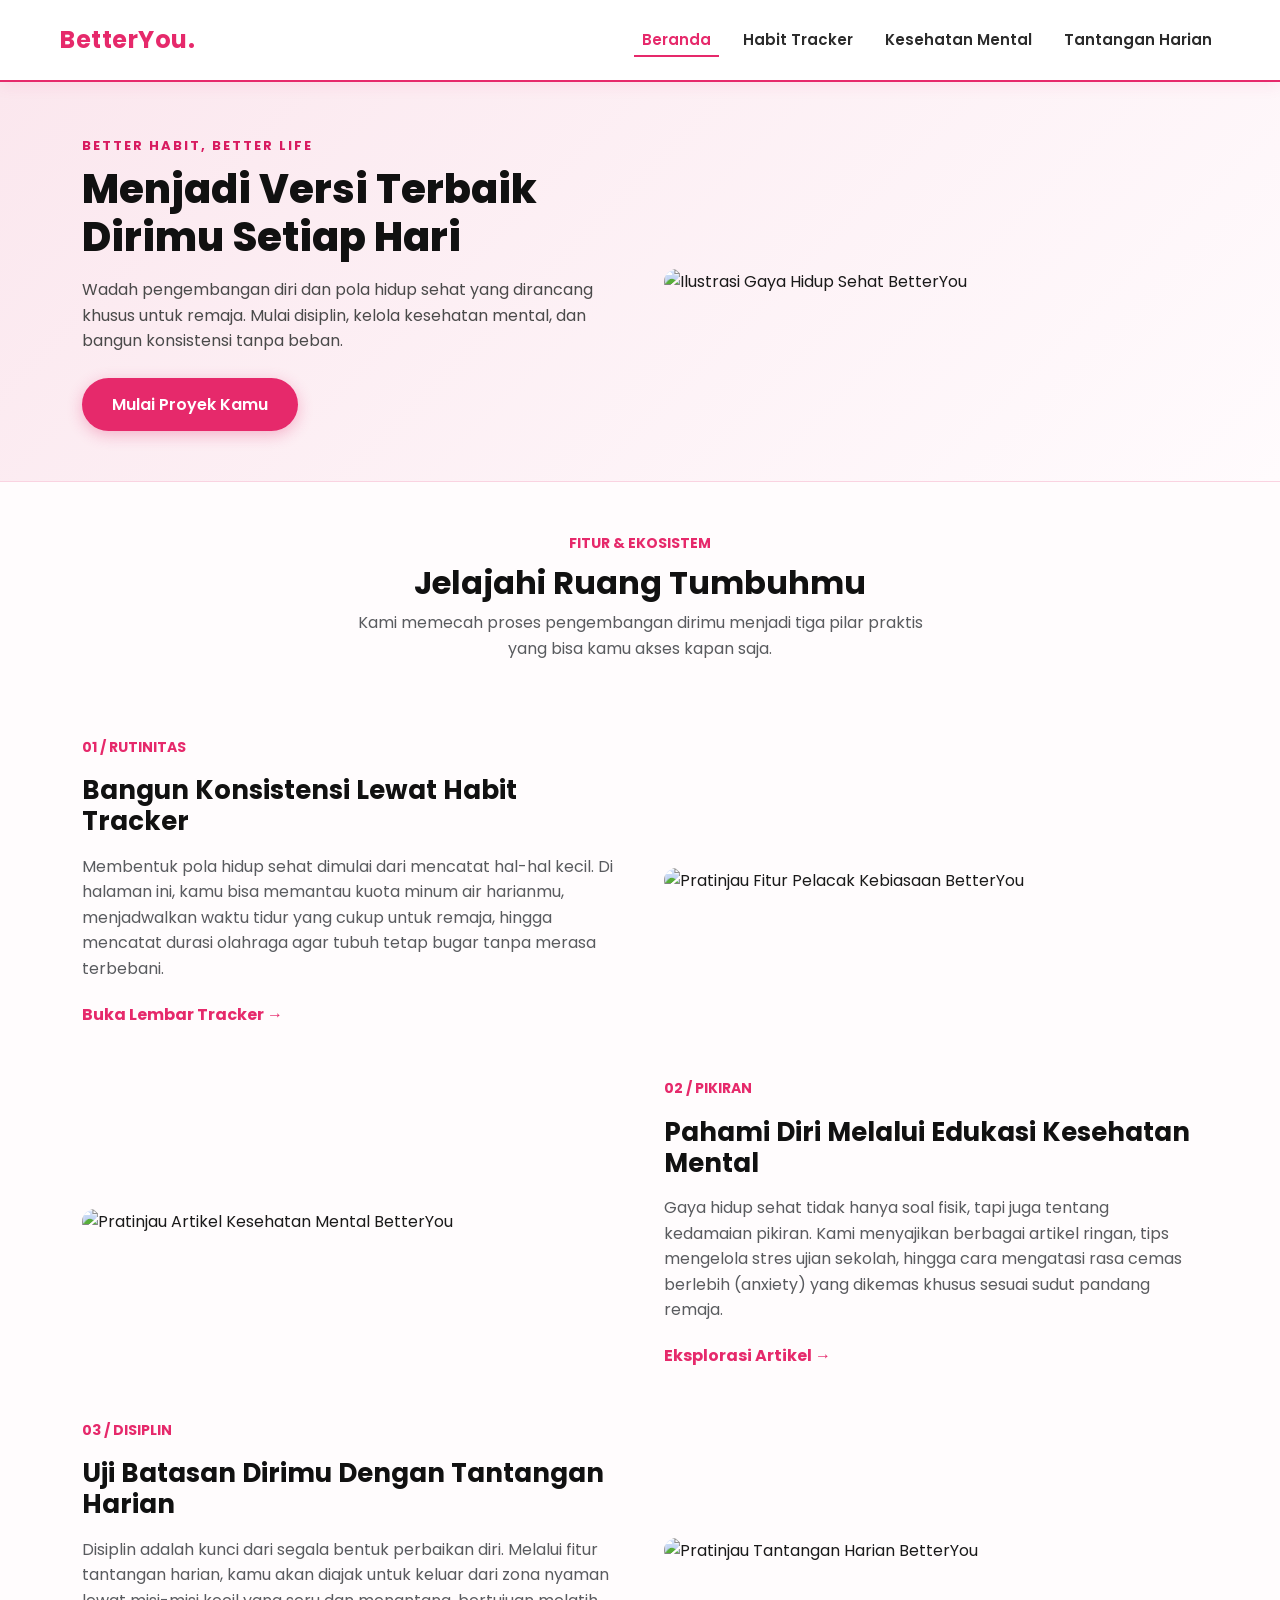
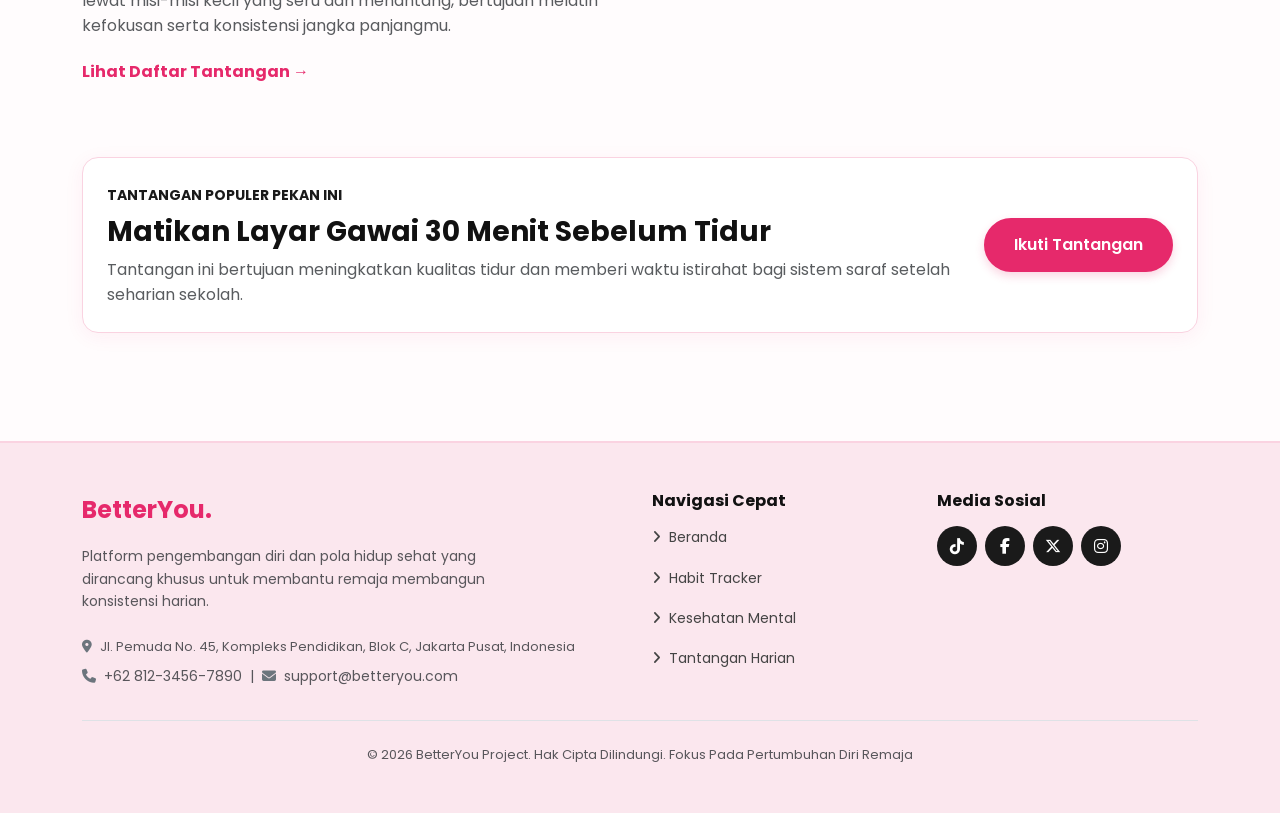
==== index.html @ e3614d63 "Tambah Foto Langsung" ====
<!DOCTYPE html>
<html lang="id">
<head>
  <meta charset="UTF-8">
  <meta name="viewport" content="width=device-width, initial-scale=1.0">
  <title>BetterYou Project - Healthy Lifestyle & Self-Improvement</title>
  <link href="https://cdn.jsdelivr.net/npm/bootstrap@5.3.3/dist/css/bootstrap.min.css" rel="stylesheet">
  <link href="https://fonts.googleapis.com/css2?family=Poppins:wght@400;500;600;700;800&display=swap" rel="stylesheet">
  <link rel="stylesheet" href="https://cdnjs.cloudflare.com/ajax/libs/font-awesome/6.5.1/css/all.min.css">
  <link rel="stylesheet" href="style.css">
</head>
<body>

  <nav class="navbar navbar-expand-lg main-header sticky-top bg-white py-3 px-md-5">
    <div class="container-fluid">
      <span class="brand-name navbar-brand fw-bold fs-4">BetterYou.</span>
      <button class="navbar-toggler" type="text/transform" data-bs-toggle="collapse" data-bs-target="#navbarNav">
        <span class="navbar-toggler-icon"></span>
      </button>
      <div class="collapse navbar-collapse justify-content-end" id="navbarNav">
        <ul class="navbar-nav gap-3">
          <li class="nav-item"><a href="index.html" class="nav-link current fw-semibold">Beranda</a></li>
          <li class="nav-item"><a href="tracker.html" class="nav-link fw-semibold">Habit Tracker</a></li>
          <li class="nav-item"><a href="artikel.html" class="nav-link fw-semibold">Kesehatan Mental</a></li>
          <li class="nav-item"><a href="tantangan.html" class="nav-link fw-semibold">Tantangan Harian</a></li>
        </ul>
      </div>
    </div>
  </nav>

  <section class="introduction-banner py-5 px-md-5">
    <div class="container">
      <div class="row align-items-center g-5">
        <div class="col-md-6 banner-text">
          <span class="tagline d-inline-block mb-2">Better Habit, Better Life</span>
          <h1 class="main-title fw-extrabold mb-3">Menjadi Versi Terbaik Dirimu Setiap Hari</h1>
          <p class="sub-title mb-4">Wadah pengembangan diri dan pola hidup sehat yang dirancang khusus untuk remaja. Mulai disiplin, kelola kesehatan mental, dan bangun konsistensi tanpa beban.</p>
          <a href="tracker.html" class="cta-button">Mulai Proyek Kamu</a>
        </div>
        <div class="col-md-6 banner-image">
          <img src="img/banner.jpg" alt="Ilustrasi Gaya Hidup Sehat BetterYou" class="img-fluid rounded-4">
        </div>
      </div>
    </div>
  </section>

  <section class="main-exploration-title text-center py-5">
    <div class="container">
      <span class="section-badge fw-bold">Fitur & Ekosistem</span>
      <h2 class="block-title fw-bold my-2">Jelajahi Ruang Tumbuhmu</h2>
      <p class="block-desc mx-auto text-muted" style="max-width: 600px;">Kami memecah proses pengembangan dirimu menjadi tiga pilar praktis yang bisa kamu akses kapan saja.</p>
    </div>
  </section>

  <section class="feature-row py-4 px-md-5">
    <div class="container">
      <div class="row align-items-center g-5">
        <div class="col-md-6 feature-text-col">
          <span class="row-number fw-bold">01 / RUTINITAS</span>
          <h3 class="row-title fw-bold my-3">Bangun Konsistensi Lewat Habit Tracker</h3>
          <p class="row-desc text-muted">Membentuk pola hidup sehat dimulai dari mencatat hal-hal kecil. Di halaman ini, kamu bisa memantau kuota minum air harianmu, menjadwalkan waktu tidur yang cukup untuk remaja, hingga mencatat durasi olahraga agar tubuh tetap bugar tanpa merasa terbebani.</p>
          <a href="tracker.html" class="btn-explore-more fw-bold text-decoration-none">Buka Lembar Tracker &rarr;</a>
        </div>
        <div class="col-md-6 feature-img-col">
          <img src="img/rutinitas.jpg" alt="Pratinjau Fitur Pelacak Kebiasaan BetterYou" class="img-fluid rounded-4">
        </div>
      </div>
    </div>
  </section>

  <section class="feature-row py-4 px-md-5">
    <div class="container">
      <div class="row align-items-center flex-md-row-reverse g-5">
        <div class="col-md-6 feature-text-col">
          <span class="row-number fw-bold">02 / PIKIRAN</span>
          <h3 class="row-title fw-bold my-3">Pahami Diri Melalui Edukasi Kesehatan Mental</h3>
          <p class="row-desc text-muted">Gaya hidup sehat tidak hanya soal fisik, tapi juga tentang kedamaian pikiran. Kami menyajikan berbagai artikel ringan, tips mengelola stres ujian sekolah, hingga cara mengatasi rasa cemas berlebih (anxiety) yang dikemas khusus sesuai sudut pandang remaja.</p>
          <a href="artikel.html" class="btn-explore-more fw-bold text-decoration-none">Eksplorasi Artikel &rarr;</a>
        </div>
        <div class="col-md-6 feature-img-col">
          <img src="img/pikiran.jpg" alt="Pratinjau Artikel Kesehatan Mental BetterYou" class="img-fluid rounded-4">
        </div>
      </div>
    </div>
  </section>

  <section class="feature-row py-4 px-md-5">
    <div class="container">
      <div class="row align-items-center g-5">
        <div class="col-md-6 feature-text-col">
          <span class="row-number fw-bold">03 / DISIPLIN</span>
          <h3 class="row-title fw-bold my-3">Uji Batasan Dirimu Dengan Tantangan Harian</h3>
          <p class="row-desc text-muted">Disiplin adalah kunci dari segala bentuk perbaikan diri. Melalui fitur tantangan harian, kamu akan diajak untuk keluar dari zona nyaman lewat misi-misi kecil yang seru dan menantang, bertujuan melatih kefokusan serta konsistensi jangka panjangmu.</p>
          <a href="tantangan.html" class="btn-explore-more fw-bold text-decoration-none">Lihat Daftar Tantangan &rarr;</a>
        </div>
        <div class="col-md-6 feature-img-col">
          <img src="img/disiplinn.jpg" alt="Pratinjau Tantangan Harian BetterYou" class="img-fluid rounded-4">
        </div>
      </div>
    </div>
  </section>
 
  <section class="preview-zone py-5 px-md-5">
    <div class="container">
      <div class="preview-box p-4 rounded-4 d-flex flex-column flex-md-row justify-content-between align-items-md-center gap-4">
        <div class="preview-info">
          <span class="preview-label fw-bold small text-uppercase">Tantangan Populer Pekan Ini</span>
          <h2 class="preview-heading fw-bold my-2 fs-3">Matikan Layar Gawai 30 Menit Sebelum Tidur</h2>
          <p class="preview-body text-muted mb-0">Tantangan ini bertujuan meningkatkan kualitas tidur dan memberi waktu istirahat bagi sistem saraf setelah seharian sekolah.</p>
        </div>
        <div class="preview-action">
          <button id="acceptChallengeBtn" class="action-trigger text-nowrap" onclick="handleChallenge()">Ikuti Tantangan</button>
        </div>
      </div>
    </div>
  </section>

 <footer class="main-footer py-5 px-md-5">
    <div class="container">
      <div class="row g-4">
        
        <div class="col-lg-6">
          <div class="footer-logo fw-bold fs-4 mb-3">BetterYou.</div>
          <p class="footer-about text-muted mb-4" style="max-width: 450px;">
            Platform pengembangan diri dan pola hidup sehat yang dirancang khusus untuk membantu remaja membangun konsistensi harian.
          </p>
          <p class="footer-address text-muted small mb-2">
            <i class="fa-solid fa-location-dot me-2 text-secondary"></i>Jl. Pemuda No. 45, Kompleks Pendidikan, Blok C, Jakarta Pusat, Indonesia
          </p>
          <p class="footer-contact text-muted small mb-0">
            <i class="fa-solid fa-phone me-2 text-secondary"></i>+62 812-3456-7890 &nbsp;|&nbsp; 
            <i class="fa-solid fa-envelope me-2 text-secondary"></i>support@betteryou.com
          </p>
        </div>
        
        <div class="col-md-3">
          <h4 class="footer-heading fw-bold mb-3 fs-6">Navigasi Cepat</h4>
          <ul class="list-unstyled d-flex flex-column gap-2 footer-contact-list">
            <li><a href="index.html" class="text-decoration-none"><i class="fa-solid fa-angle-right me-2"></i>Beranda</a></li>
            <li><a href="tracker.html" class="text-decoration-none"><i class="fa-solid fa-angle-right me-2"></i>Habit Tracker</a></li>
            <li><a href="artikel.html" class="text-decoration-none"><i class="fa-solid fa-angle-right me-2"></i>Kesehatan Mental</a></li>
            <li><a href="tantangan.html" class="text-decoration-none"><i class="fa-solid fa-angle-right me-2"></i>Tantangan Harian</a></li>
          </ul>
        </div>
        
        <div class="col-md-3">
          <h4 class="footer-heading fw-bold mb-3 fs-6">Media Sosial</h4>
          <div class="d-flex gap-2 footer-social-links-icons list-unstyled">
            <li><a href="https://tiktok.com/username" class="social-icon-btn"><i class="fa-brands fa-tiktok"></i></a></li>
            <li><a href="https://facebook.com/username" class="social-icon-btn"><i class="fa-brands fa-facebook-f"></i></a></li>
            <li><a href="https://twitter.com/username" class="social-icon-btn"><i class="fa-brands fa-x-twitter"></i></a></li>
            <li><a href="https://instagram.com/username" class="social-icon-btn"><i class="fa-brands fa-instagram"></i></a></li>
          </div>
        </div>

      </div>

      <div class="text-center pt-4 mt-4 border-top text-muted small footer-bottom">
        &copy; 2026 BetterYou Project. Hak Cipta Dilindungi. Fokus Pada Pertumbuhan Diri Remaja
      </div>
    </div>
  </footer>

  <script src="https://cdn.jsdelivr.net/npm/bootstrap@5.3.3/dist/js/bootstrap.bundle.min.js"></script>
  <script src="script.js"></script>
</body>
</html>
---- style.css ----
/* ===================================================================
   01. GLOBAL STYLES & RESET (VIBRANT PINK & CLEAN LIGHT THEME)
   =================================================================== */
* {
  margin: 0;
  padding: 0;
  box-sizing: border-box;
}

body {
  font-family: 'Poppins', sans-serif;
  background-color: #fffcfd; /* Putih bersih dengan sedikit sentuhan hangat */
  color: #1a1a1a; /* Teks utama hitam pekat agar kontrasnya pas */
  line-height: 1.6;
}

a {
  text-decoration: none;
  color: inherit;
}

ul {
  list-style: none;
}

img {
  width: 100%;
  height: auto;
  display: block;
  border-radius: 12px;
}

/* ===================================================================
   02. HEADER & NAVIGATION BAR (ROSE PINK AKSEN)
   =================================================================== */
.main-header {
  display: flex;
  justify-content: space-between;
  align-items: center;
  padding: 20px 8%;
  background-color: #ffffff;
  box-shadow: 0 4px 15px rgba(230, 41, 107, 0.08); /* Shadow pink tegas tapi halus */
  position: sticky;
  top: 0;
  z-index: 1000;
  border-bottom: 2px solid #e6296b; /* Garis bawah pink solid */
}

.brand-name {
  font-size: 24px;
  font-weight: 800;
  color: #e6296b; /* Warna pink utama yang lebih berenergi */
  letter-spacing: 0.5px;
}

.navigation-menu ul {
  display: flex;
  gap: 30px;
}

.nav-link {
  font-size: 15px;
  font-weight: 600;
  color: #2b2b2b;
  transition: all 0.3s ease;
  position: relative;
  padding: 5px 0;
}

.nav-link:hover,
.nav-link.current {
  color: #e6296b;
}

.nav-link::after {
  content: '';
  position: absolute;
  width: 0;
  height: 2.5px;
  bottom: 0;
  left: 0;
  background-color: #e6296b;
  transition: width 0.3s ease;
}

.nav-link:hover::after,
.nav-link.current::after {
  width: 100%;
}

/* ===================================================================
   03. BANNER / HERO SECTION (GRADASI PINK JELAS)
   =================================================================== */
.introduction-banner,
.tracker-banner,
.mental-banner {
  padding: 60px 8%;
  background: linear-gradient(135deg, #fbe7ee 0%, #fffbfd 100%); /* Gradasi pink cerah ke putih */
  display: flex;
  align-items: center;
  gap: 50px;
  min-height: 400px;
  border-bottom: 1px solid #fad3e1;
}

.tracker-banner,
.mental-banner {
  justify-content: center;
  text-align: center;
  padding: 80px 15%;
}

.tagline, .tracker-tagline, .mental-tagline {
  display: inline-block;
  font-size: 13px;
  font-weight: 700;
  color: #d81b60; /* Pink fuchsia pekat */
  text-transform: uppercase;
  letter-spacing: 2px;
  margin-bottom: 15px;
}

.main-title, .tracker-title, .mental-title {
  font-size: 40px;
  font-weight: 800;
  color: #111111;
  line-height: 1.2;
  margin-bottom: 20px;
}

.sub-title, .tracker-subtitle, .mental-subtitle {
  font-size: 16px;
  color: #4a4a4a;
  margin-bottom: 30px;
}

.cta-button {
  display: inline-block;
  background-color: #e6296b;
  color: #ffffff;
  padding: 14px 30px;
  border-radius: 50px;
  font-weight: 600;
  box-shadow: 0 4px 15px rgba(230, 41, 107, 0.3);
  transition: all 0.3s ease;
}

.cta-button:hover {
  background-color: #111111;
  color: #ffffff;
  transform: translateY(-3px);
  box-shadow: 0 4px 20px rgba(0, 0, 0, 0.2);
}

/* ===================================================================
   04. KONTEN BERANDA (INDEX)
   =================================================================== */
.main-exploration-title {
  text-align: center;
  padding: 60px 8% 20px;
}

.section-badge {
  color: #e6296b;
  font-weight: 700;
  font-size: 14px;
  text-transform: uppercase;
}

.block-title {
  font-size: 32px;
  font-weight: 700;
  margin: 10px 0;
  color: #111111;
}

.block-desc {
  color: #555555;
  max-width: 600px;
  margin: 0 auto;
}

.feature-row {
  display: flex;
  align-items: center;
  padding: 40px 8%;
  gap: 60px;
}

.feature-row.row-reverse {
  flex-direction: row-reverse;
}

.feature-text-col, .feature-img-col {
  flex: 1;
}

.row-number {
  font-size: 14px;
  font-weight: 700;
  color: #e6296b;
}

.row-title {
  font-size: 26px;
  font-weight: 700;
  margin: 10px 0 15px;
  color: #111111;
}

.row-desc {
  color: #444444;
  margin-bottom: 20px;
}

.btn-explore-more {
  display: inline-block;
  color: #e6296b;
  font-weight: 600;
  transition: color 0.3s ease;
}

.btn-explore-more:hover {
  color: #111111;
}

/* Kotak Preview Tantangan Beranda */
.preview-zone {
  padding: 40px 8%;
}

.preview-box {
  background-color: #ffffff;
  padding: 40px;
  border-radius: 20px;
  display: flex;
  justify-content: space-between;
  align-items: center;
  box-shadow: 0 4px 20px rgba(230, 41, 107, 0.06);
  border: 1.5px solid #fad3e1;
}

.preview-heading {
  font-size: 22px;
  font-weight: 700;
  margin: 5px 0 10px;
  color: #111111;
}

.preview-body {
  color: #555555;
}

.action-trigger {
  background-color: #e6296b;
  border: 2px solid #e6296b;
  color: #ffffff;
  padding: 12px 28px;
  border-radius: 50px;
  font-weight: 600;
  cursor: pointer;
  transition: all 0.3s ease;
  box-shadow: 0 4px 10px rgba(230, 41, 107, 0.2);
}

.action-trigger:hover,
.action-trigger.accepted {
  background-color: transparent;
  color: #e6296b;
  box-shadow: none;
}

/* ===================================================================
   05. KONTEN TRACKER & INDIKATOR PROGRES (SOLID-ROSE)
   =================================================================== */
.tracker-container {
  padding: 60px 8%;
  display: flex;
  justify-content: center;
}

.tracker-card-wrapper {
  width: 100%;
  max-width: 800px;
}

.category-divider {
  margin: 35px 0 20px;
  border-left: 5px solid #e6296b;
  padding-left: 15px;
}

.category-title {
  font-size: 20px;
  font-weight: 700;
  color: #111111;
}

/* Kartu Habit */
.habit-card {
  background-color: #ffffff;
  padding: 25px;
  border-radius: 16px;
  margin-bottom: 15px;
  display: flex;
  justify-content: space-between;
  align-items: center;
  box-shadow: 0 4px 15px rgba(0, 0, 0, 0.02);
  border: 1px solid #fad3e1;
  transition: all 0.3s ease;
}

.habit-card:hover {
  border-color: #e6296b;
  box-shadow: 0 4px 20px rgba(230, 41, 107, 0.1);
}

.habit-name {
  font-size: 18px;
  font-weight: 600;
  color: #111111;
  margin-bottom: 5px;
}

.habit-desc {
  font-size: 14px;
  color: #555555;
}

.habit-btn {
  background-color: transparent;
  border: 2px solid #e6296b;
  color: #e6296b;
  padding: 10px 22px;
  border-radius: 30px;
  font-weight: 600;
  cursor: pointer;
  white-space: nowrap;
  transition: all 0.3s ease;
}

.habit-btn:hover {
  background-color: #e6296b;
  color: #ffffff;
  box-shadow: 0 4px 10px rgba(230, 41, 107, 0.2);
}

/* Ketika Habit Selesai */
.habit-card.checked-done {
  background-color: #fbe7ee;
  border-color: #e6296b;
}

.habit-card.checked-done .habit-name {
  text-decoration: line-through;
  color: #d81b60;
}

.habit-card.checked-done .habit-desc {
  color: #7a3e53;
}

.habit-card.checked-done .habit-btn {
  background-color: #e6296b;
  color: #ffffff;
  border-color: #e6296b;
}

/* Zona Grafik Progress Bar */
.progress-zone {
  background-color: #ffffff;
  padding: 35px;
  border-radius: 20px;
  box-shadow: 0 4px 20px rgba(230, 41, 107, 0.06);
  border: 1.5px solid #fad3e1;
  text-align: center;
}

.motivation-quote {
  font-size: 18px;
  color: #333333;
  margin: 5px 0 25px;
  font-style: italic;
  font-weight: 600;
}

.progress-bar-container {
  background-color: #fbe7ee;
  border-radius: 30px;
  height: 26px;
  width: 100%;
  overflow: hidden;
  margin-bottom: 12px;
  border: 1px solid #fad3e1;
}

.progress-bar-fill {
  background: linear-gradient(90deg, #ff6397, #e6296b);
  color: #ffffff;
  text-align: right;
  padding-right: 15px;
  font-size: 13px;
  font-weight: 700;
  height: 100%;
  line-height: 24px;
  width: 0%;
  transition: width 0.4s cubic-bezier(0.4, 0, 0.2, 1);
  box-shadow: 0 2px 8px rgba(230, 41, 107, 0.3);
}

.progress-status-text {
  font-size: 14px;
  color: #555555;
}

#doneCount {
  font-weight: 700;
  color: #e6296b;
}

/* ===================================================================
   06. KONTEN DAFTAR ARTIKEL (KESEHATAN MENTAL) - GRID 3 KOLOM RAPI
   =================================================================== */
.articles-container {
  padding: 60px 8%;
  width: 100%;
}

.articles-grid-wrapper {
  display: grid;
  grid-template-columns: repeat(auto-fit, minmax(300px, 1fr));
  gap: 30px;
  width: 100%;
}

.article-card {
  background-color: #ffffff;
  border-radius: 16px;
  overflow: hidden;
  box-shadow: 0 4px 15px rgba(0, 0, 0, 0.02);
  border: 1.5px solid #fad3e1;
  display: flex;
  flex-direction: column;
  transition: transform 0.3s ease, border-color 0.3s ease;
}

.article-card:hover {
  transform: translateY(-5px);
  border-color: #e6296b;
  box-shadow: 0 4px 20px rgba(230, 41, 107, 0.1);
}

.article-img-box {
  width: 100%;
  height: 220px;
  overflow: hidden;
  background-color: #fafafa;
}

.article-img-box img {
  border-radius: 0;
  width: 100%;
  height: 100%;
  object-fit: cover;
}

.article-content-box {
  padding: 25px;
  display: flex;
  flex-direction: column;
  flex-grow: 1;
}

.article-category {
  display: inline-block;
  align-self: flex-start;
  font-size: 11px;
  font-weight: 700;
  color: #ffffff;
  text-transform: uppercase;
  margin-bottom: 12px;
  background-color: #e6296b; /* Tag badge pink solid */
  padding: 4px 10px;
  border-radius: 4px;
}

.article-heading {
  font-size: 19px;
  font-weight: 700;
  line-height: 1.4;
  margin-bottom: 12px;
  color: #111111;
}

.article-summary {
  font-size: 14px;
  color: #444444;
  margin-bottom: 20px;
  line-height: 1.6;
}

.btn-read-more {
  margin-top: auto;
  font-size: 14px;
  font-weight: 600;
  color: #e6296b;
  background: none;
  border: none;
  cursor: pointer;
  padding: 0;
  text-align: left;
  font-family: inherit;
  transition: color 0.3s ease;
}

.btn-read-more:hover {
  color: #111111;
}

/* ===================================================================
   07. KODE CSS DETAIL ARTIKEL (BACA SELENGKAPNYA)
   =================================================================== */
.full-article-section {
  padding: 40px 8% 60px;
  width: 100%;
}

.back-btn-container {
  max-width: 850px;
  margin: 0 auto 25px;
}

.btn-back {
  background-color: #ffffff;
  border: 1.5px solid #fad3e1;
  color: #222222;
  padding: 10px 24px;
  border-radius: 30px;
  font-weight: 600;
  font-family: inherit;
  cursor: pointer;
  box-shadow: 0 4px 10px rgba(0,0,0,0.02);
  transition: all 0.3s ease;
}

.btn-back:hover {
  background-color: #e6296b;
  color: #ffffff;
  border-color: #e6296b;
  box-shadow: 0 4px 10px rgba(230, 41, 107, 0.2);
}

/* Box Membaca */
.full-article-content-box {
  background-color: #ffffff;
  padding: 45px 50px;
  border-radius: 20px;
  border: 1.5px solid #fad3e1;
  box-shadow: 0 4px 25px rgba(230, 41, 107, 0.05);
  max-width: 850px;
  margin: 0 auto;
}

.detail-title {
  font-size: 28px;
  font-weight: 800;
  color: #111111;
  margin-bottom: 14px;
  line-height: 1.3;
}

.detail-meta {
  font-size: 13px;
  color: #e6296b;
  font-weight: 600;
  margin-bottom: 30px;
  border-bottom: 2px solid #fffcfd;
  padding-bottom: 15px;
}

.detail-paragraph {
  font-size: 15px;
  color: #333333;
  line-height: 1.9;
  margin-bottom: 22px;
  text-align: justify;
}

.detail-paragraph strong {
  color: #111111;
}

/* ===================================================================
   08. FOOTER LENGKAP & ESTETIK
   =================================================================== */
.main-footer {
  background-color: #fbe7ee; /* Latar belakang footer pink solid kalem */
  padding: 60px 8% 20px;
  margin-top: 60px;
  border-top: 2px solid #fad3e1;
  color: #333333;
}

.footer-container {
  display: flex;
  flex-wrap: wrap;
  gap: 40px;
  margin-bottom: 40px;
}

.footer-column-large {
  flex: 2;
  min-width: 280px;
}

.footer-column {
  flex: 1;
  min-width: 200px;
}

.footer-logo {
  font-size: 24px;
  font-weight: 800;
  color: #e6296b;
  margin-bottom: 15px;
}

.footer-about {
  color: #444444;
  font-size: 14px;
  margin-bottom: 15px;
  max-width: 400px;
}

.footer-address {
  font-size: 13px;
  color: #666666;
}

.footer-heading {
  font-size: 16px;
  font-weight: 700;
  color: #111111;
  margin-bottom: 20px;
}

.footer-contact-list li {
  font-size: 14px;
  color: #444444;
  margin-bottom: 10px;
}

/* Tombol Bulat Hitam Sosmed */
.footer-social-links-icons {
  display: flex;
  gap: 12px;
  padding: 0;
}

.social-icon-btn {
  display: inline-flex;
  justify-content: center;
  align-items: center;
  width: 40px;
  height: 40px;
  background-color: #1a1a1a;
  color: #ffffff;
  border-radius: 50px;
  font-size: 16px;
  transition: all 0.3s ease;
}

.social-icon-btn:hover {
  background-color: #e6296b;
  color: #ffffff;
  transform: translateY(-3px);
  box-shadow: 0 4px 8px rgba(230, 41, 107, 0.3);
}

.footer-bottom {
  border-top: 1px solid #fad3e1;
  padding-top: 20px;
  text-align: center;
  font-size: 13px;
  color: #666666;
}

/* ===================================================================
   09. RESPONSIVE DESIGN (BREAKPOINTS HP)
   =================================================================== */
@media (max-width: 768px) {
  .main-header {
    flex-direction: column;
    gap: 15px;
    padding: 15px;
  }

  .navigation-menu ul {
    gap: 15px;
  }

  .introduction-banner, .feature-row, .feature-row.row-reverse {
    flex-direction: column;
    padding: 40px 5%;
    text-align: center;
  }

  .tracker-banner, .mental-banner {
    padding: 60px 5%;
  }

  .main-title {
    font-size: 30px;
  }

  .preview-box {
    flex-direction: column;
    gap: 20px;
    text-align: center;
    padding: 25px;
  }

  .habit-card {
    flex-direction: column;
    gap: 15px;
    text-align: center;
  }

  .full-article-content-box {
    padding: 30px 20px;
  }

  .detail-title {
    font-size: 22px;
  }

  .footer-container {
    flex-direction: column;
    gap: 30px;
  }
}
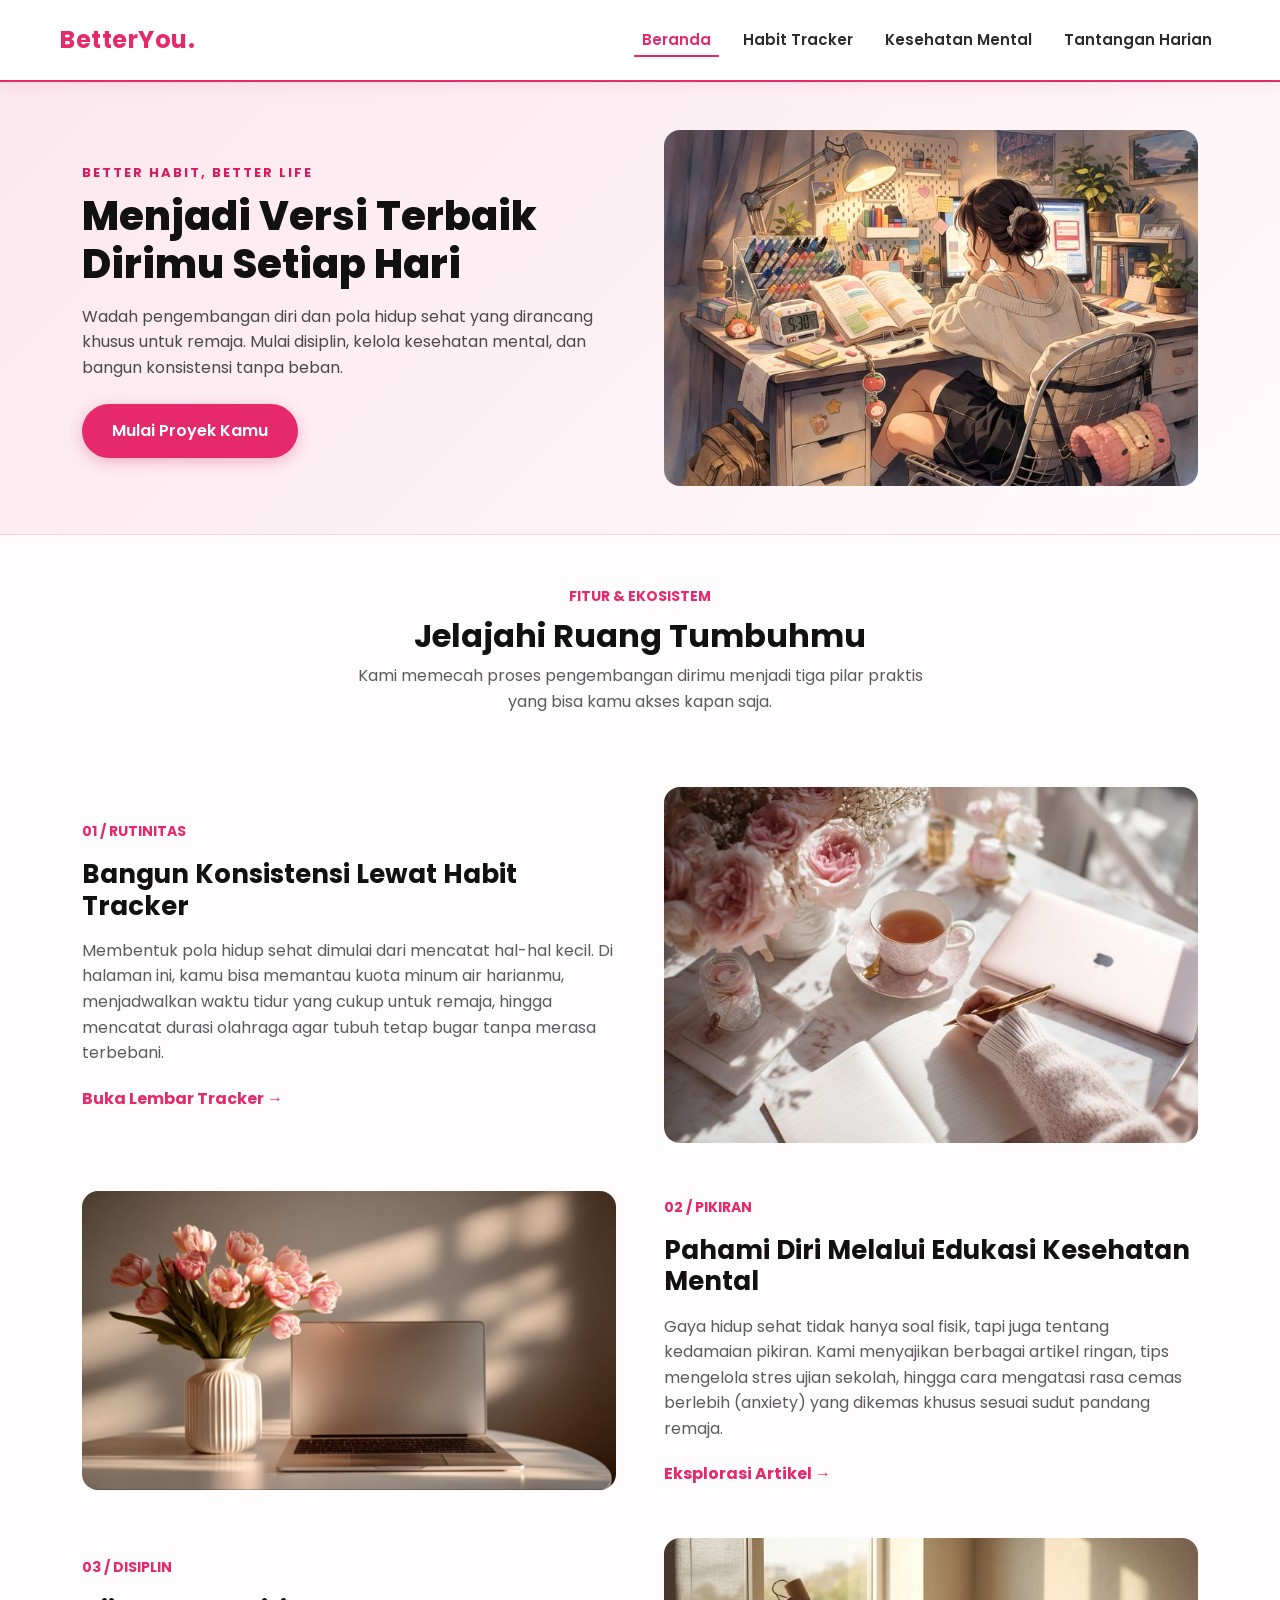
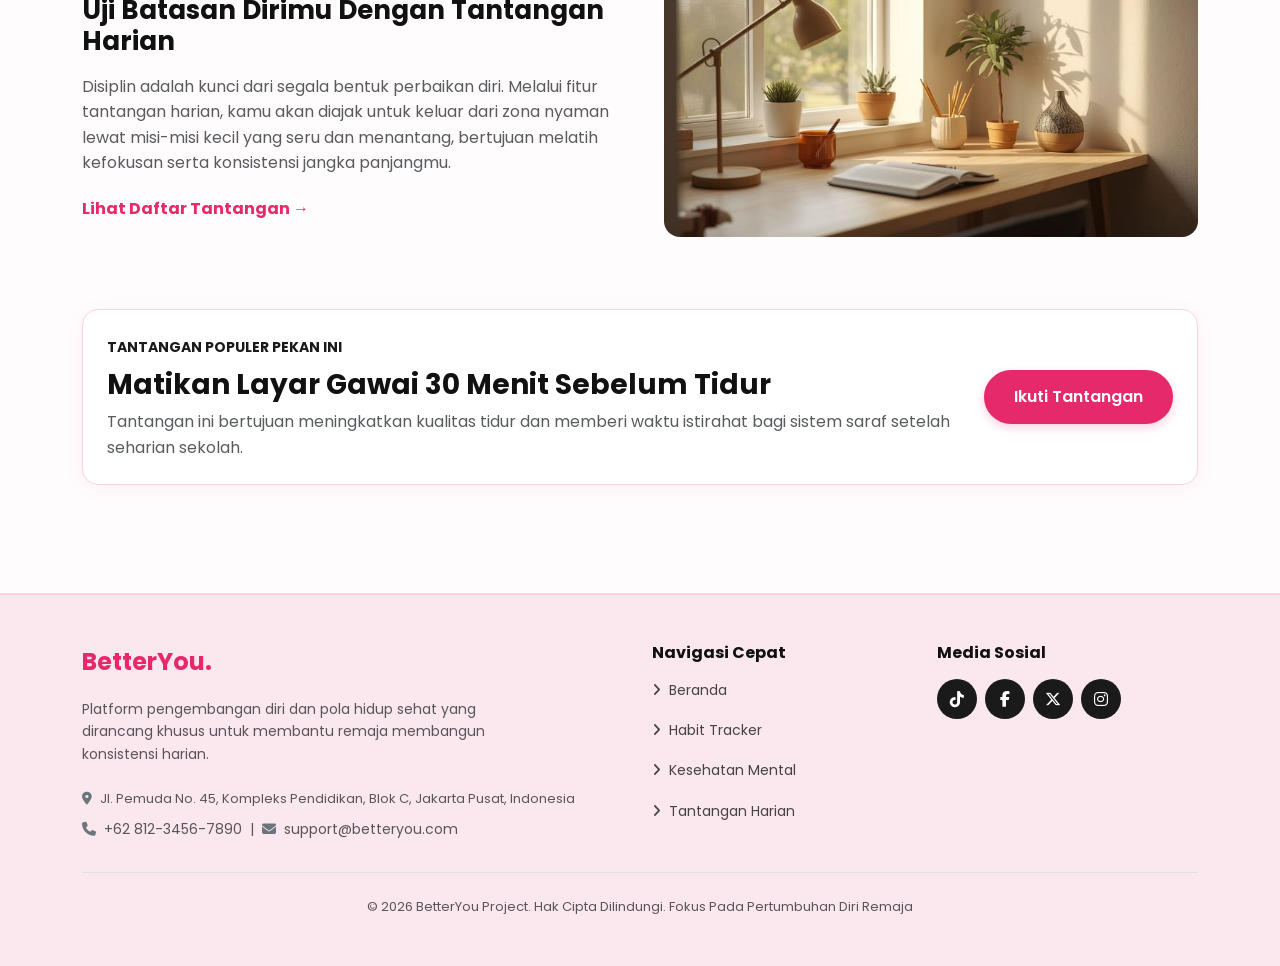
==== commit fbb13fb0: "Update index.html" ====
--- a/index.html
+++ b/index.html
@@ -38,7 +38,7 @@
           <a href="tracker.html" class="cta-button">Mulai Proyek Kamu</a>
         </div>
         <div class="col-md-6 banner-image">
-          <img src="img/banner.jpg" alt="Ilustrasi Gaya Hidup Sehat BetterYou" class="img-fluid rounded-4">
+          <img src="banner.jpg" alt="Ilustrasi Gaya Hidup Sehat BetterYou" class="img-fluid rounded-4">
         </div>
       </div>
     </div>
@@ -62,7 +62,7 @@
           <a href="tracker.html" class="btn-explore-more fw-bold text-decoration-none">Buka Lembar Tracker &rarr;</a>
         </div>
         <div class="col-md-6 feature-img-col">
-          <img src="img/rutinitas.jpg" alt="Pratinjau Fitur Pelacak Kebiasaan BetterYou" class="img-fluid rounded-4">
+          <img src="rutinitas.jpg" alt="Pratinjau Fitur Pelacak Kebiasaan BetterYou" class="img-fluid rounded-4">
         </div>
       </div>
     </div>
@@ -78,7 +78,7 @@
           <a href="artikel.html" class="btn-explore-more fw-bold text-decoration-none">Eksplorasi Artikel &rarr;</a>
         </div>
         <div class="col-md-6 feature-img-col">
-          <img src="img/pikiran.jpg" alt="Pratinjau Artikel Kesehatan Mental BetterYou" class="img-fluid rounded-4">
+          <img src="pikiran.jpg" alt="Pratinjau Artikel Kesehatan Mental BetterYou" class="img-fluid rounded-4">
         </div>
       </div>
     </div>
@@ -94,7 +94,7 @@
           <a href="tantangan.html" class="btn-explore-more fw-bold text-decoration-none">Lihat Daftar Tantangan &rarr;</a>
         </div>
         <div class="col-md-6 feature-img-col">
-          <img src="img/disiplinn.jpg" alt="Pratinjau Tantangan Harian BetterYou" class="img-fluid rounded-4">
+          <img src="disiplinn.jpg" alt="Pratinjau Tantangan Harian BetterYou" class="img-fluid rounded-4">
         </div>
       </div>
     </div>
@@ -164,4 +164,4 @@
   <script src="https://cdn.jsdelivr.net/npm/bootstrap@5.3.3/dist/js/bootstrap.bundle.min.js"></script>
   <script src="script.js"></script>
 </body>
-</html>+</html>
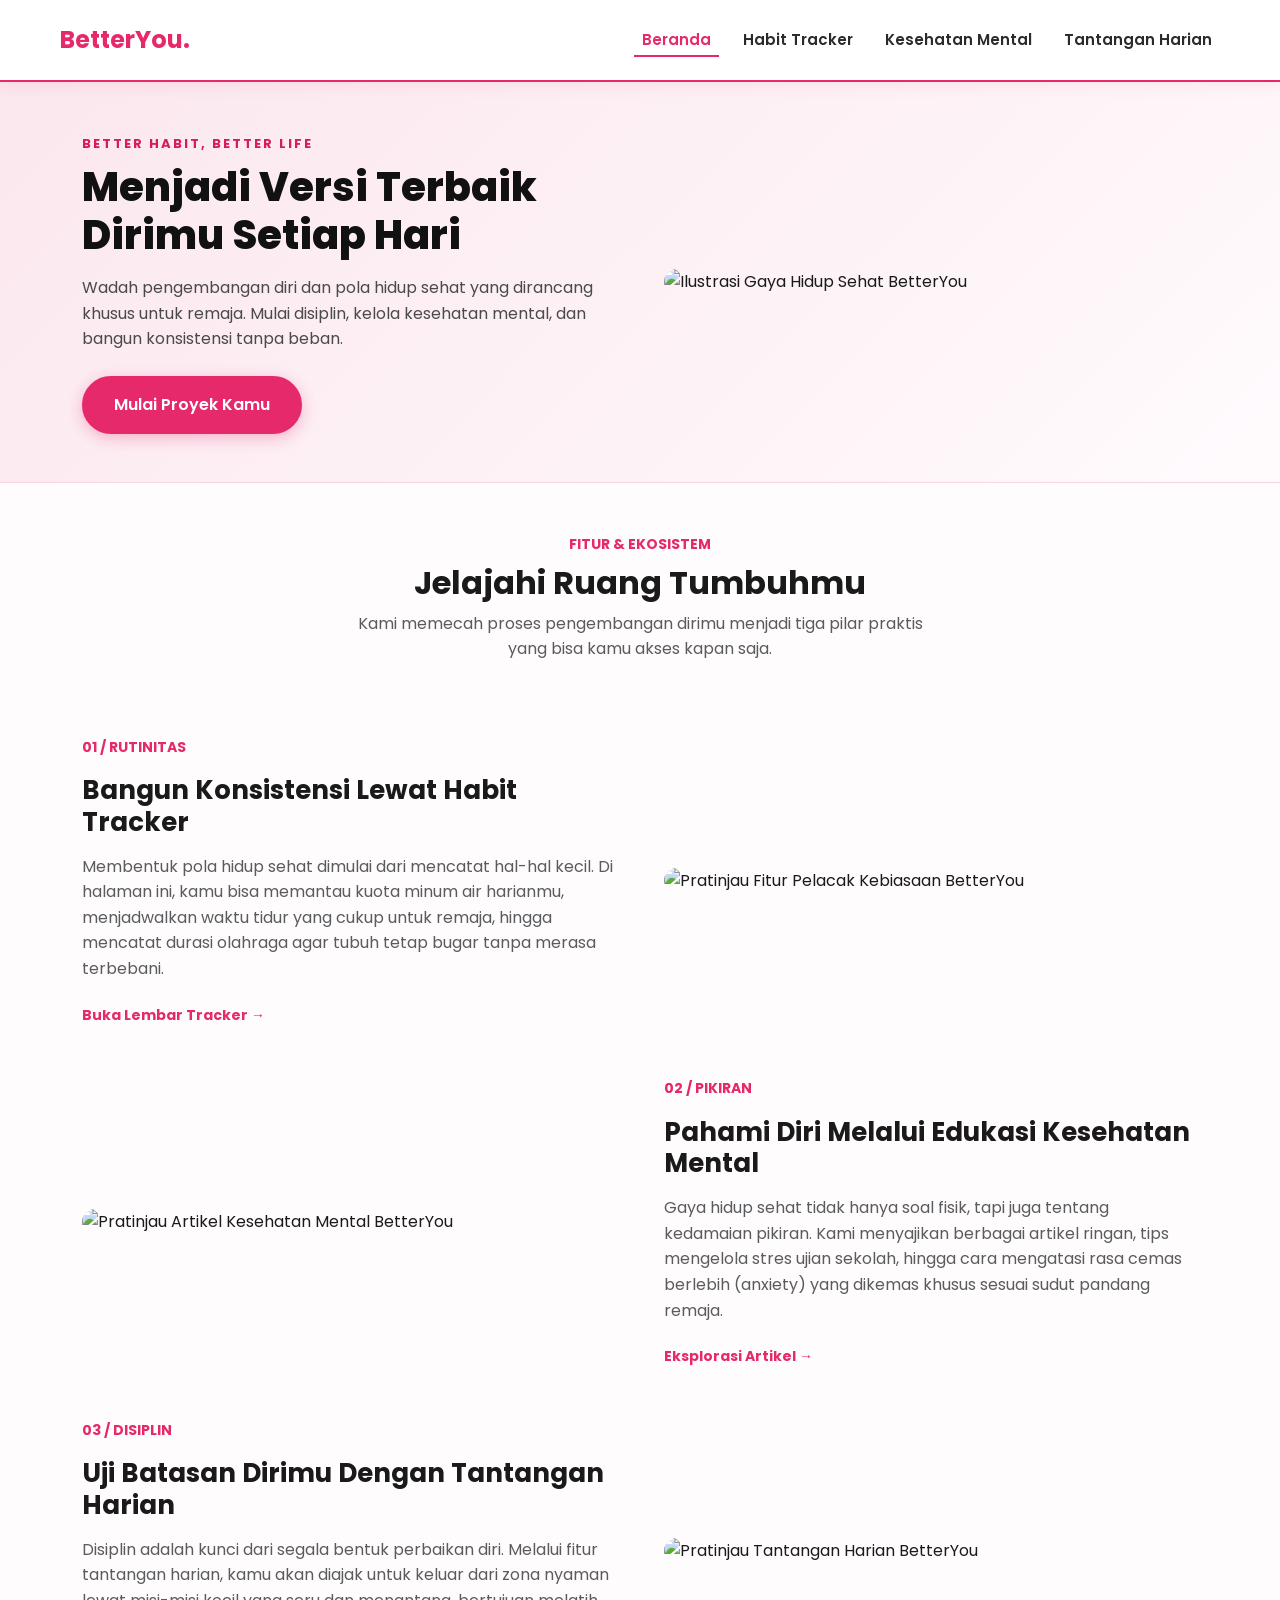
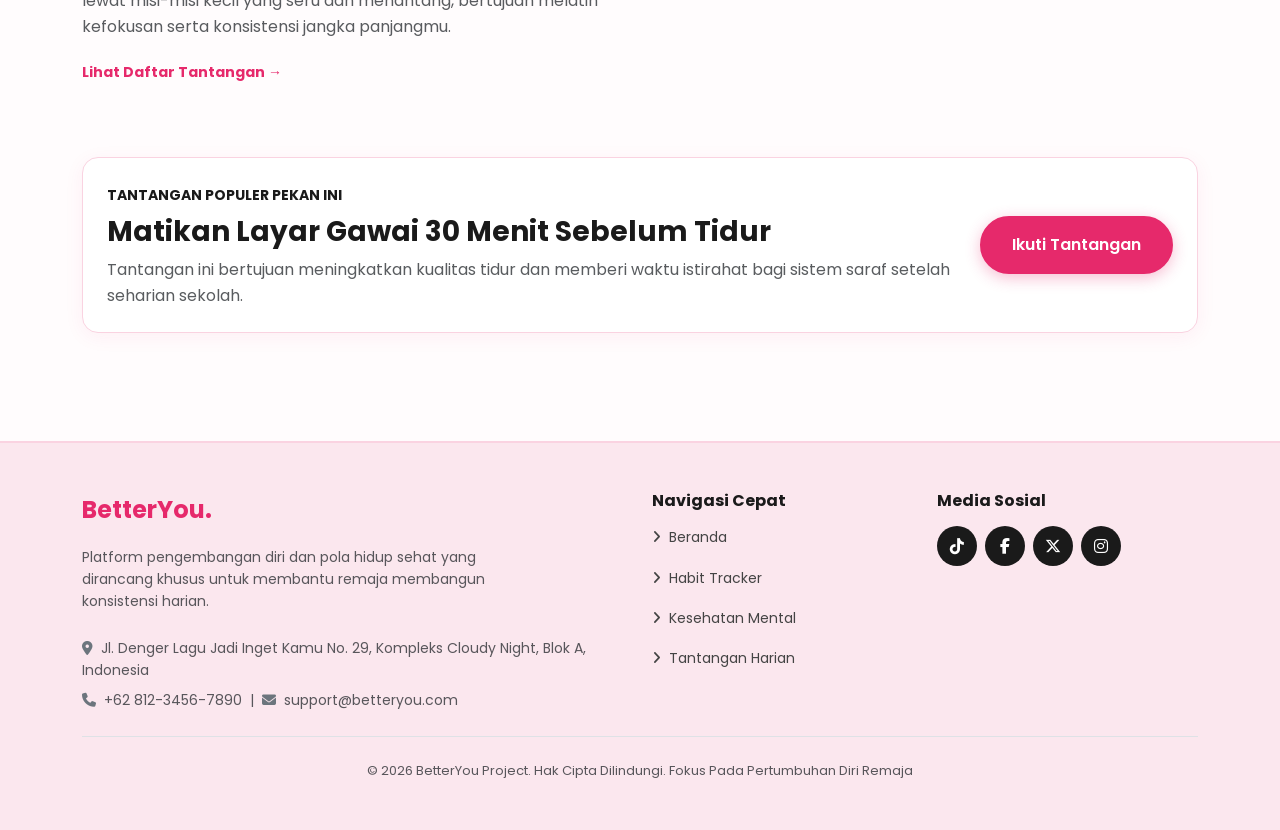
==== commit 5760aaf6: "Update index.html" ====
--- a/index.html
+++ b/index.html
@@ -14,7 +14,7 @@
   <nav class="navbar navbar-expand-lg main-header sticky-top bg-white py-3 px-md-5">
     <div class="container-fluid">
       <span class="brand-name navbar-brand fw-bold fs-4">BetterYou.</span>
-      <button class="navbar-toggler" type="text/transform" data-bs-toggle="collapse" data-bs-target="#navbarNav">
+      <button class="navbar-toggler" type="button" data-bs-toggle="collapse" data-bs-target="#navbarNav">
         <span class="navbar-toggler-icon"></span>
       </button>
       <div class="collapse navbar-collapse justify-content-end" id="navbarNav">
@@ -38,7 +38,7 @@
           <a href="tracker.html" class="cta-button">Mulai Proyek Kamu</a>
         </div>
         <div class="col-md-6 banner-image">
-          <img src="banner.jpg" alt="Ilustrasi Gaya Hidup Sehat BetterYou" class="img-fluid rounded-4">
+          <img src="img/banner.jpg" alt="Ilustrasi Gaya Hidup Sehat BetterYou" class="img-fluid rounded-4">
         </div>
       </div>
     </div>
@@ -62,7 +62,7 @@
           <a href="tracker.html" class="btn-explore-more fw-bold text-decoration-none">Buka Lembar Tracker &rarr;</a>
         </div>
         <div class="col-md-6 feature-img-col">
-          <img src="rutinitas.jpg" alt="Pratinjau Fitur Pelacak Kebiasaan BetterYou" class="img-fluid rounded-4">
+          <img src="img/rutinitas.jpg" alt="Pratinjau Fitur Pelacak Kebiasaan BetterYou" class="img-fluid rounded-4">
         </div>
       </div>
     </div>
@@ -78,7 +78,7 @@
           <a href="artikel.html" class="btn-explore-more fw-bold text-decoration-none">Eksplorasi Artikel &rarr;</a>
         </div>
         <div class="col-md-6 feature-img-col">
-          <img src="pikiran.jpg" alt="Pratinjau Artikel Kesehatan Mental BetterYou" class="img-fluid rounded-4">
+          <img src="img/pikiran.jpg" alt="Pratinjau Artikel Kesehatan Mental BetterYou" class="img-fluid rounded-4">
         </div>
       </div>
     </div>
@@ -94,7 +94,7 @@
           <a href="tantangan.html" class="btn-explore-more fw-bold text-decoration-none">Lihat Daftar Tantangan &rarr;</a>
         </div>
         <div class="col-md-6 feature-img-col">
-          <img src="disiplinn.jpg" alt="Pratinjau Tantangan Harian BetterYou" class="img-fluid rounded-4">
+          <img src="img/disiplinn.jpg" alt="Pratinjau Tantangan Harian BetterYou" class="img-fluid rounded-4">
         </div>
       </div>
     </div>
@@ -109,30 +109,28 @@
           <p class="preview-body text-muted mb-0">Tantangan ini bertujuan meningkatkan kualitas tidur dan memberi waktu istirahat bagi sistem saraf setelah seharian sekolah.</p>
         </div>
         <div class="preview-action">
-          <button id="acceptChallengeBtn" class="action-trigger text-nowrap" onclick="handleChallenge()">Ikuti Tantangan</button>
+          <a href="tantangan.html" class="action-trigger text-nowrap text-decoration-none text-center">Ikuti Tantangan</a>
         </div>
       </div>
     </div>
   </section>
 
- <footer class="main-footer py-5 px-md-5">
+  <footer class="main-footer py-5 px-md-5">
     <div class="container">
       <div class="row g-4">
-        
         <div class="col-lg-6">
           <div class="footer-logo fw-bold fs-4 mb-3">BetterYou.</div>
           <p class="footer-about text-muted mb-4" style="max-width: 450px;">
             Platform pengembangan diri dan pola hidup sehat yang dirancang khusus untuk membantu remaja membangun konsistensi harian.
           </p>
           <p class="footer-address text-muted small mb-2">
-            <i class="fa-solid fa-location-dot me-2 text-secondary"></i>Jl. Pemuda No. 45, Kompleks Pendidikan, Blok C, Jakarta Pusat, Indonesia
+            <i class="fa-solid fa-location-dot me-2 text-secondary"></i>Jl. Denger Lagu Jadi Inget Kamu No. 29, Kompleks Cloudy Night, Blok A, Indonesia
           </p>
           <p class="footer-contact text-muted small mb-0">
             <i class="fa-solid fa-phone me-2 text-secondary"></i>+62 812-3456-7890 &nbsp;|&nbsp; 
             <i class="fa-solid fa-envelope me-2 text-secondary"></i>support@betteryou.com
           </p>
         </div>
-        
         <div class="col-md-3">
           <h4 class="footer-heading fw-bold mb-3 fs-6">Navigasi Cepat</h4>
           <ul class="list-unstyled d-flex flex-column gap-2 footer-contact-list">
@@ -142,7 +140,6 @@
             <li><a href="tantangan.html" class="text-decoration-none"><i class="fa-solid fa-angle-right me-2"></i>Tantangan Harian</a></li>
           </ul>
         </div>
-        
         <div class="col-md-3">
           <h4 class="footer-heading fw-bold mb-3 fs-6">Media Sosial</h4>
           <div class="d-flex gap-2 footer-social-links-icons list-unstyled">
@@ -152,9 +149,7 @@
             <li><a href="https://instagram.com/username" class="social-icon-btn"><i class="fa-brands fa-instagram"></i></a></li>
           </div>
         </div>
-
       </div>
-
       <div class="text-center pt-4 mt-4 border-top text-muted small footer-bottom">
         &copy; 2026 BetterYou Project. Hak Cipta Dilindungi. Fokus Pada Pertumbuhan Diri Remaja
       </div>
@@ -162,6 +157,5 @@
   </footer>
 
   <script src="https://cdn.jsdelivr.net/npm/bootstrap@5.3.3/dist/js/bootstrap.bundle.min.js"></script>
-  <script src="script.js"></script>
 </body>
 </html>
--- a/style.css
+++ b/style.css
@@ -1,5 +1,5 @@
 /* ===================================================================
-   01. GLOBAL STYLES & RESET (VIBRANT PINK & CLEAN LIGHT THEME)
+   01. GLOBAL STYLES & RESET
    =================================================================== */
 * {
   margin: 0;
@@ -9,18 +9,14 @@
 
 body {
   font-family: 'Poppins', sans-serif;
-  background-color: #fffcfd; /* Putih bersih dengan sedikit sentuhan hangat */
-  color: #1a1a1a; /* Teks utama hitam pekat agar kontrasnya pas */
+  background-color: #fffcfd;
+  color: #1a1a1a;
   line-height: 1.6;
 }
 
 a {
   text-decoration: none;
   color: inherit;
-}
-
-ul {
-  list-style: none;
 }
 
 img {
@@ -31,26 +27,25 @@
 }
 
 /* ===================================================================
-   02. HEADER & NAVIGATION BAR (ROSE PINK AKSEN)
+   02. HEADER, NAVIGASI & BANNER HERO
    =================================================================== */
 .main-header {
   display: flex;
   justify-content: space-between;
   align-items: center;
   padding: 20px 8%;
-  background-color: #ffffff;
-  box-shadow: 0 4px 15px rgba(230, 41, 107, 0.08); /* Shadow pink tegas tapi halus */
+  background: #ffffff;
   position: sticky;
   top: 0;
   z-index: 1000;
-  border-bottom: 2px solid #e6296b; /* Garis bawah pink solid */
+  border-bottom: 2px solid #e6296b;
+  box-shadow: 0 4px 15px rgba(230, 41, 107, 0.08);
 }
 
 .brand-name {
   font-size: 24px;
   font-weight: 800;
-  color: #e6296b; /* Warna pink utama yang lebih berenergi */
-  letter-spacing: 0.5px;
+  color: #e6296b;
 }
 
 .navigation-menu ul {
@@ -62,12 +57,12 @@
   font-size: 15px;
   font-weight: 600;
   color: #2b2b2b;
-  transition: all 0.3s ease;
+  transition: 0.3s;
   position: relative;
   padding: 5px 0;
 }
 
-.nav-link:hover,
+.nav-link:hover, 
 .nav-link.current {
   color: #e6296b;
 }
@@ -80,22 +75,19 @@
   bottom: 0;
   left: 0;
   background-color: #e6296b;
-  transition: width 0.3s ease;
-}
-
-.nav-link:hover::after,
+  transition: 0.3s;
+}
+
+.nav-link:hover::after, 
 .nav-link.current::after {
   width: 100%;
 }
 
-/* ===================================================================
-   03. BANNER / HERO SECTION (GRADASI PINK JELAS)
-   =================================================================== */
-.introduction-banner,
-.tracker-banner,
+.introduction-banner, 
+.tracker-banner, 
 .mental-banner {
   padding: 60px 8%;
-  background: linear-gradient(135deg, #fbe7ee 0%, #fffbfd 100%); /* Gradasi pink cerah ke putih */
+  background: linear-gradient(135deg, #fbe7ee 0%, #fffbfd 100%);
   display: flex;
   align-items: center;
   gap: 50px;
@@ -103,64 +95,71 @@
   border-bottom: 1px solid #fad3e1;
 }
 
-.tracker-banner,
+.tracker-banner, 
 .mental-banner {
   justify-content: center;
   text-align: center;
   padding: 80px 15%;
 }
 
-.tagline, .tracker-tagline, .mental-tagline {
-  display: inline-block;
+.tagline, 
+.tracker-tagline, 
+.mental-tagline {
   font-size: 13px;
   font-weight: 700;
-  color: #d81b60; /* Pink fuchsia pekat */
+  color: #d81b60;
   text-transform: uppercase;
   letter-spacing: 2px;
   margin-bottom: 15px;
 }
 
-.main-title, .tracker-title, .mental-title {
+.main-title, 
+.tracker-title, 
+.mental-title {
   font-size: 40px;
   font-weight: 800;
   color: #111111;
-  line-height: 1.2;
   margin-bottom: 20px;
 }
 
-.sub-title, .tracker-subtitle, .mental-subtitle {
+.sub-title, 
+.tracker-subtitle, 
+.mental-subtitle {
   font-size: 16px;
   color: #4a4a4a;
   margin-bottom: 30px;
 }
 
-.cta-button {
+.cta-button, 
+.action-trigger {
   display: inline-block;
-  background-color: #e6296b;
+  background: #e6296b;
   color: #ffffff;
   padding: 14px 30px;
   border-radius: 50px;
   font-weight: 600;
+  border: 2px solid #e6296b;
+  cursor: pointer;
+  transition: 0.3s;
   box-shadow: 0 4px 15px rgba(230, 41, 107, 0.3);
-  transition: all 0.3s ease;
 }
 
 .cta-button:hover {
-  background-color: #111111;
-  color: #ffffff;
+  background: #111111;
+  border-color: #111111;
   transform: translateY(-3px);
-  box-shadow: 0 4px 20px rgba(0, 0, 0, 0.2);
 }
 
 /* ===================================================================
-   04. KONTEN BERANDA (INDEX)
+   03. HALAMAN BERANDA & PREVIEW
    =================================================================== */
 .main-exploration-title {
   text-align: center;
   padding: 60px 8% 20px;
 }
 
-.section-badge {
+.section-badge, 
+.row-number {
   color: #e6296b;
   font-weight: 700;
   font-size: 14px;
@@ -171,7 +170,6 @@
   font-size: 32px;
   font-weight: 700;
   margin: 10px 0;
-  color: #111111;
 }
 
 .block-desc {
@@ -191,87 +189,53 @@
   flex-direction: row-reverse;
 }
 
-.feature-text-col, .feature-img-col {
+.feature-text-col, 
+.feature-img-col {
   flex: 1;
-}
-
-.row-number {
-  font-size: 14px;
-  font-weight: 700;
-  color: #e6296b;
 }
 
 .row-title {
   font-size: 26px;
   font-weight: 700;
   margin: 10px 0 15px;
-  color: #111111;
-}
-
-.row-desc {
+}
+
+.row-desc, 
+.preview-body {
   color: #444444;
   margin-bottom: 20px;
 }
 
-.btn-explore-more {
-  display: inline-block;
-  color: #e6296b;
-  font-weight: 600;
-  transition: color 0.3s ease;
-}
-
-.btn-explore-more:hover {
-  color: #111111;
-}
-
-/* Kotak Preview Tantangan Beranda */
 .preview-zone {
   padding: 40px 8%;
 }
 
 .preview-box {
-  background-color: #ffffff;
+  background: #ffffff;
   padding: 40px;
   border-radius: 20px;
   display: flex;
   justify-content: space-between;
   align-items: center;
+  border: 1.5px solid #fad3e1;
   box-shadow: 0 4px 20px rgba(230, 41, 107, 0.06);
-  border: 1.5px solid #fad3e1;
 }
 
 .preview-heading {
   font-size: 22px;
   font-weight: 700;
-  margin: 5px 0 10px;
-  color: #111111;
-}
-
-.preview-body {
-  color: #555555;
-}
-
-.action-trigger {
-  background-color: #e6296b;
-  border: 2px solid #e6296b;
-  color: #ffffff;
-  padding: 12px 28px;
-  border-radius: 50px;
-  font-weight: 600;
-  cursor: pointer;
-  transition: all 0.3s ease;
-  box-shadow: 0 4px 10px rgba(230, 41, 107, 0.2);
-}
-
-.action-trigger:hover,
+  margin-bottom: 10px;
+}
+
+.action-trigger:hover, 
 .action-trigger.accepted {
-  background-color: transparent;
+  background: transparent;
   color: #e6296b;
   box-shadow: none;
 }
 
 /* ===================================================================
-   05. KONTEN TRACKER & INDIKATOR PROGRES (SOLID-ROSE)
+   04. KONTEN TRACKER & HABIT CARD
    =================================================================== */
 .tracker-container {
   padding: 60px 8%;
@@ -293,21 +257,18 @@
 .category-title {
   font-size: 20px;
   font-weight: 700;
-  color: #111111;
-}
-
-/* Kartu Habit */
+}
+
 .habit-card {
-  background-color: #ffffff;
+  background: #ffffff;
   padding: 25px;
   border-radius: 16px;
   margin-bottom: 15px;
   display: flex;
   justify-content: space-between;
   align-items: center;
-  box-shadow: 0 4px 15px rgba(0, 0, 0, 0.02);
   border: 1px solid #fad3e1;
-  transition: all 0.3s ease;
+  transition: 0.3s;
 }
 
 .habit-card:hover {
@@ -318,7 +279,6 @@
 .habit-name {
   font-size: 18px;
   font-weight: 600;
-  color: #111111;
   margin-bottom: 5px;
 }
 
@@ -327,27 +287,25 @@
   color: #555555;
 }
 
-.habit-btn {
-  background-color: transparent;
+.habit-btn, 
+.btn-back {
+  background: transparent;
   border: 2px solid #e6296b;
   color: #e6296b;
   padding: 10px 22px;
   border-radius: 30px;
   font-weight: 600;
   cursor: pointer;
-  white-space: nowrap;
-  transition: all 0.3s ease;
+  transition: 0.3s;
 }
 
 .habit-btn:hover {
-  background-color: #e6296b;
+  background: #e6296b;
   color: #ffffff;
-  box-shadow: 0 4px 10px rgba(230, 41, 107, 0.2);
-}
-
-/* Ketika Habit Selesai */
+}
+
 .habit-card.checked-done {
-  background-color: #fbe7ee;
+  background: #fbe7ee;
   border-color: #e6296b;
 }
 
@@ -356,39 +314,31 @@
   color: #d81b60;
 }
 
-.habit-card.checked-done .habit-desc {
-  color: #7a3e53;
-}
-
 .habit-card.checked-done .habit-btn {
-  background-color: #e6296b;
+  background: #e6296b;
   color: #ffffff;
-  border-color: #e6296b;
-}
-
-/* Zona Grafik Progress Bar */
+}
+
 .progress-zone {
-  background-color: #ffffff;
+  background: #ffffff;
   padding: 35px;
   border-radius: 20px;
-  box-shadow: 0 4px 20px rgba(230, 41, 107, 0.06);
   border: 1.5px solid #fad3e1;
   text-align: center;
+  box-shadow: 0 4px 20px rgba(230, 41, 107, 0.06);
 }
 
 .motivation-quote {
   font-size: 18px;
-  color: #333333;
   margin: 5px 0 25px;
   font-style: italic;
   font-weight: 600;
 }
 
 .progress-bar-container {
-  background-color: #fbe7ee;
+  background: #fbe7ee;
   border-radius: 30px;
   height: 26px;
-  width: 100%;
   overflow: hidden;
   margin-bottom: 12px;
   border: 1px solid #fad3e1;
@@ -404,13 +354,7 @@
   height: 100%;
   line-height: 24px;
   width: 0%;
-  transition: width 0.4s cubic-bezier(0.4, 0, 0.2, 1);
-  box-shadow: 0 2px 8px rgba(230, 41, 107, 0.3);
-}
-
-.progress-status-text {
-  font-size: 14px;
-  color: #555555;
+  transition: width 0.4s ease;
 }
 
 #doneCount {
@@ -419,9 +363,10 @@
 }
 
 /* ===================================================================
-   06. KONTEN DAFTAR ARTIKEL (KESEHATAN MENTAL) - GRID 3 KOLOM RAPI
+   05. KESEHATAN MENTAL (DAFTAR & DETAIL ARTIKEL)
    =================================================================== */
-.articles-container {
+.articles-container, 
+.full-article-section {
   padding: 60px 8%;
   width: 100%;
 }
@@ -430,38 +375,33 @@
   display: grid;
   grid-template-columns: repeat(auto-fit, minmax(300px, 1fr));
   gap: 30px;
-  width: 100%;
 }
 
 .article-card {
-  background-color: #ffffff;
+  background: #ffffff;
   border-radius: 16px;
   overflow: hidden;
-  box-shadow: 0 4px 15px rgba(0, 0, 0, 0.02);
   border: 1.5px solid #fad3e1;
   display: flex;
   flex-direction: column;
-  transition: transform 0.3s ease, border-color 0.3s ease;
+  transition: 0.3s;
 }
 
 .article-card:hover {
   transform: translateY(-5px);
   border-color: #e6296b;
-  box-shadow: 0 4px 20px rgba(230, 41, 107, 0.1);
 }
 
 .article-img-box {
   width: 100%;
   height: 220px;
-  overflow: hidden;
-  background-color: #fafafa;
 }
 
 .article-img-box img {
-  border-radius: 0;
   width: 100%;
   height: 100%;
   object-fit: cover;
+  border-radius: 0;
 }
 
 .article-content-box {
@@ -472,16 +412,15 @@
 }
 
 .article-category {
-  display: inline-block;
-  align-self: flex-start;
   font-size: 11px;
   font-weight: 700;
   color: #ffffff;
   text-transform: uppercase;
   margin-bottom: 12px;
-  background-color: #e6296b; /* Tag badge pink solid */
+  background: #e6296b;
   padding: 4px 10px;
   border-radius: 4px;
+  align-self: flex-start;
 }
 
 .article-heading {
@@ -489,40 +428,28 @@
   font-weight: 700;
   line-height: 1.4;
   margin-bottom: 12px;
-  color: #111111;
 }
 
 .article-summary {
   font-size: 14px;
   color: #444444;
   margin-bottom: 20px;
-  line-height: 1.6;
-}
-
-.btn-read-more {
-  margin-top: auto;
+}
+
+.btn-read-more, 
+.btn-explore-more {
   font-size: 14px;
   font-weight: 600;
   color: #e6296b;
   background: none;
   border: none;
   cursor: pointer;
-  padding: 0;
-  text-align: left;
-  font-family: inherit;
-  transition: color 0.3s ease;
-}
-
-.btn-read-more:hover {
+  transition: 0.3s;
+}
+
+.btn-read-more:hover, 
+.btn-explore-more:hover {
   color: #111111;
-}
-
-/* ===================================================================
-   07. KODE CSS DETAIL ARTIKEL (BACA SELENGKAPNYA)
-   =================================================================== */
-.full-article-section {
-  padding: 40px 8% 60px;
-  width: 100%;
 }
 
 .back-btn-container {
@@ -531,42 +458,31 @@
 }
 
 .btn-back {
-  background-color: #ffffff;
-  border: 1.5px solid #fad3e1;
+  border-color: #fad3e1;
   color: #222222;
   padding: 10px 24px;
-  border-radius: 30px;
-  font-weight: 600;
-  font-family: inherit;
-  cursor: pointer;
-  box-shadow: 0 4px 10px rgba(0,0,0,0.02);
-  transition: all 0.3s ease;
 }
 
 .btn-back:hover {
-  background-color: #e6296b;
+  background: #e6296b;
   color: #ffffff;
   border-color: #e6296b;
-  box-shadow: 0 4px 10px rgba(230, 41, 107, 0.2);
-}
-
-/* Box Membaca */
+}
+
 .full-article-content-box {
-  background-color: #ffffff;
+  background: #ffffff;
   padding: 45px 50px;
   border-radius: 20px;
   border: 1.5px solid #fad3e1;
-  box-shadow: 0 4px 25px rgba(230, 41, 107, 0.05);
   max-width: 850px;
   margin: 0 auto;
+  box-shadow: 0 4px 25px rgba(230, 41, 107, 0.05);
 }
 
 .detail-title {
   font-size: 28px;
   font-weight: 800;
-  color: #111111;
   margin-bottom: 14px;
-  line-height: 1.3;
 }
 
 .detail-meta {
@@ -574,8 +490,8 @@
   color: #e6296b;
   font-weight: 600;
   margin-bottom: 30px;
+  padding-bottom: 15px;
   border-bottom: 2px solid #fffcfd;
-  padding-bottom: 15px;
 }
 
 .detail-paragraph {
@@ -586,19 +502,14 @@
   text-align: justify;
 }
 
-.detail-paragraph strong {
-  color: #111111;
-}
-
 /* ===================================================================
-   08. FOOTER LENGKAP & ESTETIK
+   06. FOOTER & MEDIA QUERIES
    =================================================================== */
 .main-footer {
-  background-color: #fbe7ee; /* Latar belakang footer pink solid kalem */
+  background: #fbe7ee;
   padding: 60px 8% 20px;
   margin-top: 60px;
   border-top: 2px solid #fad3e1;
-  color: #333333;
 }
 
 .footer-container {
@@ -626,21 +537,15 @@
 }
 
 .footer-about {
+  font-size: 14px;
   color: #444444;
-  font-size: 14px;
   margin-bottom: 15px;
   max-width: 400px;
 }
 
-.footer-address {
-  font-size: 13px;
-  color: #666666;
-}
-
 .footer-heading {
   font-size: 16px;
   font-weight: 700;
-  color: #111111;
   margin-bottom: 20px;
 }
 
@@ -650,11 +555,9 @@
   margin-bottom: 10px;
 }
 
-/* Tombol Bulat Hitam Sosmed */
 .footer-social-links-icons {
   display: flex;
   gap: 12px;
-  padding: 0;
 }
 
 .social-icon-btn {
@@ -663,18 +566,15 @@
   align-items: center;
   width: 40px;
   height: 40px;
-  background-color: #1a1a1a;
+  background: #1a1a1a;
   color: #ffffff;
-  border-radius: 50px;
-  font-size: 16px;
-  transition: all 0.3s ease;
+  border-radius: 50%;
+  transition: 0.3s;
 }
 
 .social-icon-btn:hover {
-  background-color: #e6296b;
-  color: #ffffff;
+  background: #e6296b;
   transform: translateY(-3px);
-  box-shadow: 0 4px 8px rgba(230, 41, 107, 0.3);
 }
 
 .footer-bottom {
@@ -685,57 +585,33 @@
   color: #666666;
 }
 
-/* ===================================================================
-   09. RESPONSIVE DESIGN (BREAKPOINTS HP)
-   =================================================================== */
 @media (max-width: 768px) {
-  .main-header {
+  .main-header, 
+  .introduction-banner, 
+  .feature-row, 
+  .feature-row.row-reverse, 
+  .preview-box, 
+  .habit-card, 
+  .footer-container {
     flex-direction: column;
-    gap: 15px;
+    text-align: center;
+    gap: 20px;
+  }
+  .main-header, 
+  .introduction-banner, 
+  .feature-row {
     padding: 15px;
   }
-
   .navigation-menu ul {
     gap: 15px;
   }
-
-  .introduction-banner, .feature-row, .feature-row.row-reverse {
-    flex-direction: column;
-    padding: 40px 5%;
-    text-align: center;
-  }
-
-  .tracker-banner, .mental-banner {
-    padding: 60px 5%;
-  }
-
   .main-title {
     font-size: 30px;
   }
-
-  .preview-box {
-    flex-direction: column;
-    gap: 20px;
-    text-align: center;
-    padding: 25px;
-  }
-
-  .habit-card {
-    flex-direction: column;
-    gap: 15px;
-    text-align: center;
-  }
-
   .full-article-content-box {
     padding: 30px 20px;
   }
-
   .detail-title {
     font-size: 22px;
   }
-
-  .footer-container {
-    flex-direction: column;
-    gap: 30px;
-  }
-}+}
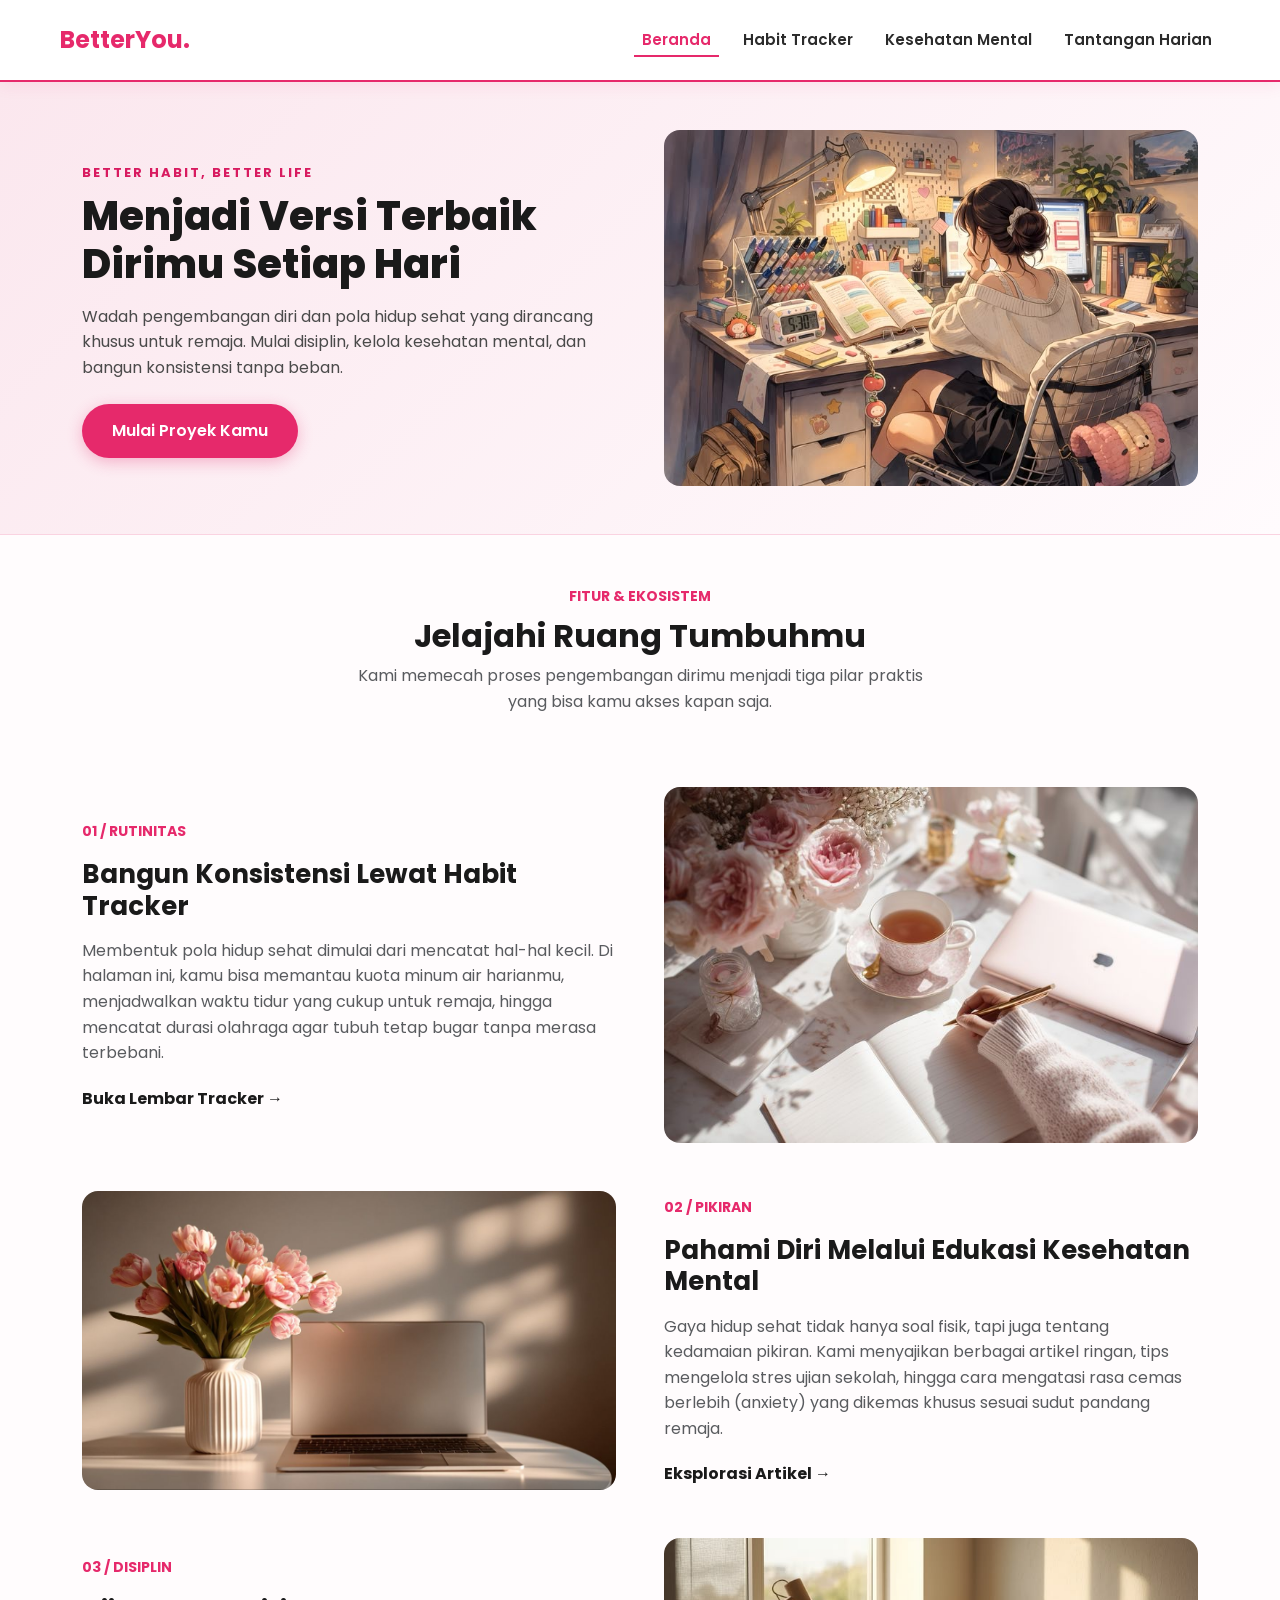
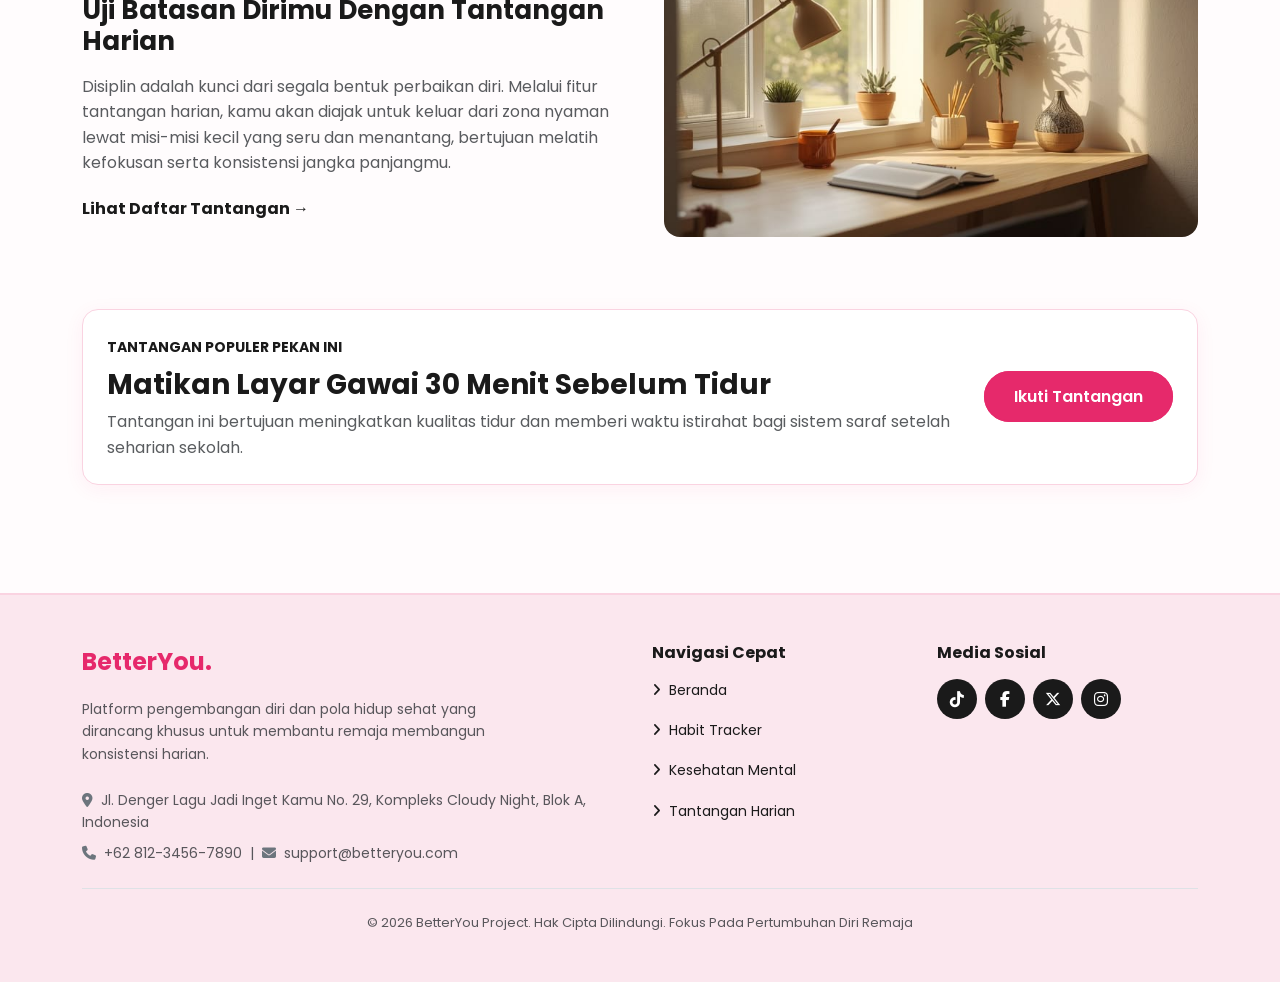
==== commit 40e4c448: "Update index.html" ====
--- a/index.html
+++ b/index.html
@@ -38,7 +38,7 @@
           <a href="tracker.html" class="cta-button">Mulai Proyek Kamu</a>
         </div>
         <div class="col-md-6 banner-image">
-          <img src="img/banner.jpg" alt="Ilustrasi Gaya Hidup Sehat BetterYou" class="img-fluid rounded-4">
+          <img src="banner.jpg" alt="Ilustrasi Gaya Hidup Sehat BetterYou" class="img-fluid rounded-4">
         </div>
       </div>
     </div>
@@ -62,7 +62,7 @@
           <a href="tracker.html" class="btn-explore-more fw-bold text-decoration-none">Buka Lembar Tracker &rarr;</a>
         </div>
         <div class="col-md-6 feature-img-col">
-          <img src="img/rutinitas.jpg" alt="Pratinjau Fitur Pelacak Kebiasaan BetterYou" class="img-fluid rounded-4">
+          <img src="rutinitas.jpg" alt="Pratinjau Fitur Pelacak Kebiasaan BetterYou" class="img-fluid rounded-4">
         </div>
       </div>
     </div>
@@ -78,7 +78,7 @@
           <a href="artikel.html" class="btn-explore-more fw-bold text-decoration-none">Eksplorasi Artikel &rarr;</a>
         </div>
         <div class="col-md-6 feature-img-col">
-          <img src="img/pikiran.jpg" alt="Pratinjau Artikel Kesehatan Mental BetterYou" class="img-fluid rounded-4">
+          <img src="pikiran.jpg" alt="Pratinjau Artikel Kesehatan Mental BetterYou" class="img-fluid rounded-4">
         </div>
       </div>
     </div>
@@ -94,7 +94,7 @@
           <a href="tantangan.html" class="btn-explore-more fw-bold text-decoration-none">Lihat Daftar Tantangan &rarr;</a>
         </div>
         <div class="col-md-6 feature-img-col">
-          <img src="img/disiplinn.jpg" alt="Pratinjau Tantangan Harian BetterYou" class="img-fluid rounded-4">
+          <img src="disiplinn.jpg" alt="Pratinjau Tantangan Harian BetterYou" class="img-fluid rounded-4">
         </div>
       </div>
     </div>
--- a/style.css
+++ b/style.css
@@ -1,58 +1,53 @@
-/* ===================================================================
-   01. GLOBAL STYLES & RESET
-   =================================================================== */
+/* ==========================================
+   01. GLOBAL & RESET
+   ========================================== */
 * {
   margin: 0;
   padding: 0;
   box-sizing: border-box;
 }
-
 body {
   font-family: 'Poppins', sans-serif;
   background-color: #fffcfd;
   color: #1a1a1a;
   line-height: 1.6;
 }
-
 a {
   text-decoration: none;
   color: inherit;
 }
-
+ul {
+  list-style: none;
+}
 img {
   width: 100%;
-  height: auto;
   display: block;
   border-radius: 12px;
 }
-
-/* ===================================================================
-   02. HEADER, NAVIGASI & BANNER HERO
-   =================================================================== */
+/* ==========================================
+   02. HEADER & MENU NAVIGASI
+   ========================================== */
 .main-header {
   display: flex;
   justify-content: space-between;
   align-items: center;
   padding: 20px 8%;
-  background: #ffffff;
+  background-color: #ffffff;
+  box-shadow: 0 4px 15px rgba(230, 41, 107, 0.08);
   position: sticky;
   top: 0;
   z-index: 1000;
   border-bottom: 2px solid #e6296b;
-  box-shadow: 0 4px 15px rgba(230, 41, 107, 0.08);
-}
-
+}
 .brand-name {
   font-size: 24px;
   font-weight: 800;
   color: #e6296b;
 }
-
 .navigation-menu ul {
   display: flex;
   gap: 30px;
 }
-
 .nav-link {
   font-size: 15px;
   font-weight: 600;
@@ -61,12 +56,10 @@
   position: relative;
   padding: 5px 0;
 }
-
-.nav-link:hover, 
+.nav-link:hover,
 .nav-link.current {
   color: #e6296b;
 }
-
 .nav-link::after {
   content: '';
   position: absolute;
@@ -77,190 +70,191 @@
   background-color: #e6296b;
   transition: 0.3s;
 }
-
-.nav-link:hover::after, 
+.nav-link:hover::after,
 .nav-link.current::after {
   width: 100%;
 }
-
-.introduction-banner, 
-.tracker-banner, 
+/* ==========================================
+   03. BANNER HERO SECTION
+   ========================================== */
+.introduction-banner,
+.tracker-banner,
 .mental-banner {
   padding: 60px 8%;
-  background: linear-gradient(135deg, #fbe7ee 0%, #fffbfd 100%);
+  background: linear-gradient(135deg, #fbe7ee, #fffbfd);
   display: flex;
   align-items: center;
   gap: 50px;
   min-height: 400px;
   border-bottom: 1px solid #fad3e1;
 }
-
-.tracker-banner, 
+.tracker-banner,
 .mental-banner {
   justify-content: center;
   text-align: center;
-  padding: 80px 15%;
-}
-
-.tagline, 
-.tracker-tagline, 
+}
+.tagline,
+.tracker-tagline,
 .mental-tagline {
+  color: #d81b60;
   font-size: 13px;
   font-weight: 700;
-  color: #d81b60;
   text-transform: uppercase;
   letter-spacing: 2px;
   margin-bottom: 15px;
 }
-
-.main-title, 
-.tracker-title, 
+.main-title,
+.tracker-title,
 .mental-title {
   font-size: 40px;
   font-weight: 800;
-  color: #111111;
   margin-bottom: 20px;
 }
-
-.sub-title, 
-.tracker-subtitle, 
+.sub-title,
+.tracker-subtitle,
 .mental-subtitle {
   font-size: 16px;
   color: #4a4a4a;
   margin-bottom: 30px;
 }
-
-.cta-button, 
-.action-trigger {
+/* ==========================================
+   04. TOMBOL-TOMBOL UTAMA
+   ========================================== */
+.cta-button {
   display: inline-block;
-  background: #e6296b;
+  background-color: #e6296b;
   color: #ffffff;
   padding: 14px 30px;
   border-radius: 50px;
   font-weight: 600;
+  box-shadow: 0 4px 15px rgba(230, 41, 107, 0.3);
+  transition: 0.3s;
+}
+.cta-button:hover {
+  background-color: #111111;
+  transform: translateY(-3px);
+}
+.action-trigger {
+  background-color: #e6296b;
   border: 2px solid #e6296b;
+  color: #ffffff;
+  padding: 12px 28px;
+  border-radius: 50px;
+  font-weight: 600;
   cursor: pointer;
   transition: 0.3s;
-  box-shadow: 0 4px 15px rgba(230, 41, 107, 0.3);
-}
-
-.cta-button:hover {
-  background: #111111;
-  border-color: #111111;
-  transform: translateY(-3px);
-}
-
-/* ===================================================================
-   03. HALAMAN BERANDA & PREVIEW
-   =================================================================== */
+}
+.action-trigger:hover,
+.action-trigger.accepted {
+  background-color: transparent;
+  color: #e6296b;
+}
+.habit-btn,
+.btn-back {
+  background-color: transparent;
+  border: 2px solid #e6296b;
+  color: #e6296b;
+  padding: 10px 22px;
+  border-radius: 30px;
+  font-weight: 600;
+  cursor: pointer;
+  transition: 0.3s;
+}
+.habit-btn:hover,
+.btn-back:hover {
+  background-color: #e6296b;
+  color: #ffffff;
+}
+/* ==========================================
+   05. HALAMAN BERANDA (INDEX)
+   ========================================== */
 .main-exploration-title {
   text-align: center;
   padding: 60px 8% 20px;
 }
-
-.section-badge, 
+.section-badge,
 .row-number {
   color: #e6296b;
   font-weight: 700;
   font-size: 14px;
   text-transform: uppercase;
 }
-
 .block-title {
   font-size: 32px;
   font-weight: 700;
   margin: 10px 0;
 }
-
 .block-desc {
   color: #555555;
   max-width: 600px;
   margin: 0 auto;
 }
-
 .feature-row {
   display: flex;
   align-items: center;
   padding: 40px 8%;
   gap: 60px;
 }
-
 .feature-row.row-reverse {
   flex-direction: row-reverse;
 }
-
-.feature-text-col, 
+.feature-text-col,
 .feature-img-col {
   flex: 1;
 }
-
 .row-title {
   font-size: 26px;
   font-weight: 700;
   margin: 10px 0 15px;
 }
-
-.row-desc, 
-.preview-body {
+.row-desc,
+.preview-body,
+.habit-desc,
+.article-summary {
   color: #444444;
   margin-bottom: 20px;
 }
-
 .preview-zone {
   padding: 40px 8%;
 }
-
 .preview-box {
-  background: #ffffff;
+  background-color: #ffffff;
   padding: 40px;
   border-radius: 20px;
   display: flex;
   justify-content: space-between;
   align-items: center;
+  box-shadow: 0 4px 20px rgba(230, 41, 107, 0.06);
   border: 1.5px solid #fad3e1;
-  box-shadow: 0 4px 20px rgba(230, 41, 107, 0.06);
-}
-
+}
 .preview-heading {
   font-size: 22px;
   font-weight: 700;
   margin-bottom: 10px;
 }
-
-.action-trigger:hover, 
-.action-trigger.accepted {
-  background: transparent;
-  color: #e6296b;
-  box-shadow: none;
-}
-
-/* ===================================================================
-   04. KONTEN TRACKER & HABIT CARD
-   =================================================================== */
+/* ==========================================
+   06. HABIT TRACKER & PROGRESS
+   ========================================== */
 .tracker-container {
   padding: 60px 8%;
   display: flex;
   justify-content: center;
 }
-
 .tracker-card-wrapper {
   width: 100%;
   max-width: 800px;
 }
-
 .category-divider {
   margin: 35px 0 20px;
   border-left: 5px solid #e6296b;
   padding-left: 15px;
 }
-
 .category-title {
   font-size: 20px;
   font-weight: 700;
 }
-
 .habit-card {
-  background: #ffffff;
+  background-color: #ffffff;
   padding: 25px;
   border-radius: 16px;
   margin-bottom: 15px;
@@ -270,80 +264,48 @@
   border: 1px solid #fad3e1;
   transition: 0.3s;
 }
-
 .habit-card:hover {
   border-color: #e6296b;
   box-shadow: 0 4px 20px rgba(230, 41, 107, 0.1);
 }
-
 .habit-name {
   font-size: 18px;
   font-weight: 600;
   margin-bottom: 5px;
 }
-
-.habit-desc {
-  font-size: 14px;
-  color: #555555;
-}
-
-.habit-btn, 
-.btn-back {
-  background: transparent;
-  border: 2px solid #e6296b;
-  color: #e6296b;
-  padding: 10px 22px;
-  border-radius: 30px;
-  font-weight: 600;
-  cursor: pointer;
-  transition: 0.3s;
-}
-
-.habit-btn:hover {
-  background: #e6296b;
-  color: #ffffff;
-}
-
 .habit-card.checked-done {
-  background: #fbe7ee;
+  background-color: #fbe7ee;
   border-color: #e6296b;
 }
-
 .habit-card.checked-done .habit-name {
   text-decoration: line-through;
   color: #d81b60;
 }
-
 .habit-card.checked-done .habit-btn {
-  background: #e6296b;
-  color: #ffffff;
-}
-
+  background-color: #e6296b;
+  color: #ffffff;
+}
 .progress-zone {
-  background: #ffffff;
+  background-color: #ffffff;
   padding: 35px;
   border-radius: 20px;
   border: 1.5px solid #fad3e1;
   text-align: center;
-  box-shadow: 0 4px 20px rgba(230, 41, 107, 0.06);
-}
-
+}
 .motivation-quote {
   font-size: 18px;
   margin: 5px 0 25px;
   font-style: italic;
   font-weight: 600;
 }
-
 .progress-bar-container {
-  background: #fbe7ee;
+  background-color: #fbe7ee;
   border-radius: 30px;
   height: 26px;
   overflow: hidden;
   margin-bottom: 12px;
   border: 1px solid #fad3e1;
 }
-
 .progress-bar-fill {
   background: linear-gradient(90deg, #ff6397, #e6296b);
   color: #ffffff;
@@ -356,227 +318,151 @@
   width: 0%;
   transition: width 0.4s ease;
 }
-
 #doneCount {
   font-weight: 700;
   color: #e6296b;
 }
-
-/* ===================================================================
-   05. KESEHATAN MENTAL (DAFTAR & DETAIL ARTIKEL)
-   =================================================================== */
-.articles-container, 
-.full-article-section {
+/* ==========================================
+   07. DAFTAR & DETAIL ARTIKEL
+   ========================================== */
+.articles-container {
   padding: 60px 8%;
-  width: 100%;
-}
-
+}
 .articles-grid-wrapper {
   display: grid;
-  grid-template-columns: repeat(auto-fit, minmax(300px, 1fr));
+  grid-template-columns: repeat(auto-fit, minmax(320px, 1fr));
   gap: 30px;
-}
-
+  align-items: stretch; 
+}
 .article-card {
   background: #ffffff;
-  border-radius: 16px;
+  border-radius: 20px;
+  border: 1px solid #fad3e1;
+  display: flex;
+  flex-direction: column; 
   overflow: hidden;
-  border: 1.5px solid #fad3e1;
-  display: flex;
-  flex-direction: column;
-  transition: 0.3s;
-}
-
-.article-card:hover {
-  transform: translateY(-5px);
-  border-color: #e6296b;
-}
-
+  transition: 0.3s;
+}
 .article-img-box {
+  height: 200px;
   width: 100%;
-  height: 220px;
-}
-
+}
 .article-img-box img {
   width: 100%;
   height: 100%;
   object-fit: cover;
-  border-radius: 0;
-}
-
+}
 .article-content-box {
   padding: 25px;
   display: flex;
   flex-direction: column;
   flex-grow: 1;
 }
-
 .article-category {
+  display: inline-block;
   font-size: 11px;
-  font-weight: 700;
-  color: #ffffff;
+  font-weight: 800;
+  color: #e6296b !important; 
+  background: #fbe7ee;       
+  padding: 5px 12px;
+  border-radius: 50px;
+  margin-bottom: 15px;
   text-transform: uppercase;
+  letter-spacing: 1px;
+}
+.article-heading {
+  font-size: 20px;
+  font-weight: 700;
   margin-bottom: 12px;
-  background: #e6296b;
-  padding: 4px 10px;
-  border-radius: 4px;
-  align-self: flex-start;
-}
-
-.article-heading {
-  font-size: 19px;
-  font-weight: 700;
   line-height: 1.4;
-  margin-bottom: 12px;
-}
-
+}
 .article-summary {
   font-size: 14px;
-  color: #444444;
+  color: #555555;
   margin-bottom: 20px;
+  flex-grow: 1; 
+}
+.btn-read-more {
+  display: inline-flex;
+  align-items: center;
+  gap: 8px;
+  color: #e6296b;
+  border: 2px solid #e6296b;
+  padding: 10px 20px;
+  border-radius: 50px;
+  font-weight: 600;
+  font-size: 14px;
+  width: fit-content;
+  transition: 0.3s;
+  text-decoration: none;
 }
 
-.btn-read-more, 
-.btn-explore-more {
-  font-size: 14px;
-  font-weight: 600;
-  color: #e6296b;
-  background: none;
-  border: none;
-  cursor: pointer;
-  transition: 0.3s;
-}
-
-.btn-read-more:hover, 
-.btn-explore-more:hover {
-  color: #111111;
-}
-
-.back-btn-container {
-  max-width: 850px;
-  margin: 0 auto 25px;
-}
-
-.btn-back {
-  border-color: #fad3e1;
-  color: #222222;
-  padding: 10px 24px;
-}
-
-.btn-back:hover {
-  background: #e6296b;
-  color: #ffffff;
-  border-color: #e6296b;
-}
-
-.full-article-content-box {
-  background: #ffffff;
-  padding: 45px 50px;
-  border-radius: 20px;
-  border: 1.5px solid #fad3e1;
-  max-width: 850px;
-  margin: 0 auto;
-  box-shadow: 0 4px 25px rgba(230, 41, 107, 0.05);
-}
-
-.detail-title {
-  font-size: 28px;
-  font-weight: 800;
-  margin-bottom: 14px;
-}
-
-.detail-meta {
-  font-size: 13px;
-  color: #e6296b;
-  font-weight: 600;
-  margin-bottom: 30px;
-  padding-bottom: 15px;
-  border-bottom: 2px solid #fffcfd;
-}
-
-.detail-paragraph {
-  font-size: 15px;
-  color: #333333;
-  line-height: 1.9;
-  margin-bottom: 22px;
-  text-align: justify;
-}
-
-/* ===================================================================
-   06. FOOTER & MEDIA QUERIES
-   =================================================================== */
+.btn-read-more:hover {
+  background-color: #e6296b;
+  color: #ffffff;
+}
+/* ==========================================
+   08. FOOTER & MEDIA QUERY (RESPONSIF HP)
+   ========================================== */
 .main-footer {
-  background: #fbe7ee;
+  background-color: #fbe7ee;
   padding: 60px 8% 20px;
   margin-top: 60px;
   border-top: 2px solid #fad3e1;
 }
-
 .footer-container {
   display: flex;
   flex-wrap: wrap;
   gap: 40px;
   margin-bottom: 40px;
 }
-
 .footer-column-large {
   flex: 2;
   min-width: 280px;
 }
-
 .footer-column {
   flex: 1;
   min-width: 200px;
 }
-
 .footer-logo {
   font-size: 24px;
   font-weight: 800;
   color: #e6296b;
   margin-bottom: 15px;
 }
-
 .footer-about {
   font-size: 14px;
-  color: #444444;
   margin-bottom: 15px;
   max-width: 400px;
 }
-
 .footer-heading {
   font-size: 16px;
   font-weight: 700;
   margin-bottom: 20px;
 }
-
 .footer-contact-list li {
   font-size: 14px;
-  color: #444444;
   margin-bottom: 10px;
 }
-
 .footer-social-links-icons {
   display: flex;
   gap: 12px;
 }
-
 .social-icon-btn {
   display: inline-flex;
   justify-content: center;
   align-items: center;
   width: 40px;
   height: 40px;
-  background: #1a1a1a;
-  color: #ffffff;
-  border-radius: 50%;
-  transition: 0.3s;
-}
-
+  background-color: #1a1a1a;
+  color: #ffffff;
+  border-radius: 50px;
+  transition: 0.3s;
+}
 .social-icon-btn:hover {
-  background: #e6296b;
+  background-color: #e6296b;
   transform: translateY(-3px);
 }
-
 .footer-bottom {
   border-top: 1px solid #fad3e1;
   padding-top: 20px;
@@ -584,21 +470,20 @@
   font-size: 13px;
   color: #666666;
 }
-
 @media (max-width: 768px) {
-  .main-header, 
-  .introduction-banner, 
-  .feature-row, 
-  .feature-row.row-reverse, 
-  .preview-box, 
-  .habit-card, 
+  .main-header,
+  .introduction-banner,
+  .feature-row,
+  .feature-row.row-reverse,
+  .preview-box,
+  .habit-card,
   .footer-container {
     flex-direction: column;
     text-align: center;
     gap: 20px;
   }
-  .main-header, 
-  .introduction-banner, 
+  .main-header,
+  .introduction-banner,
   .feature-row {
     padding: 15px;
   }
